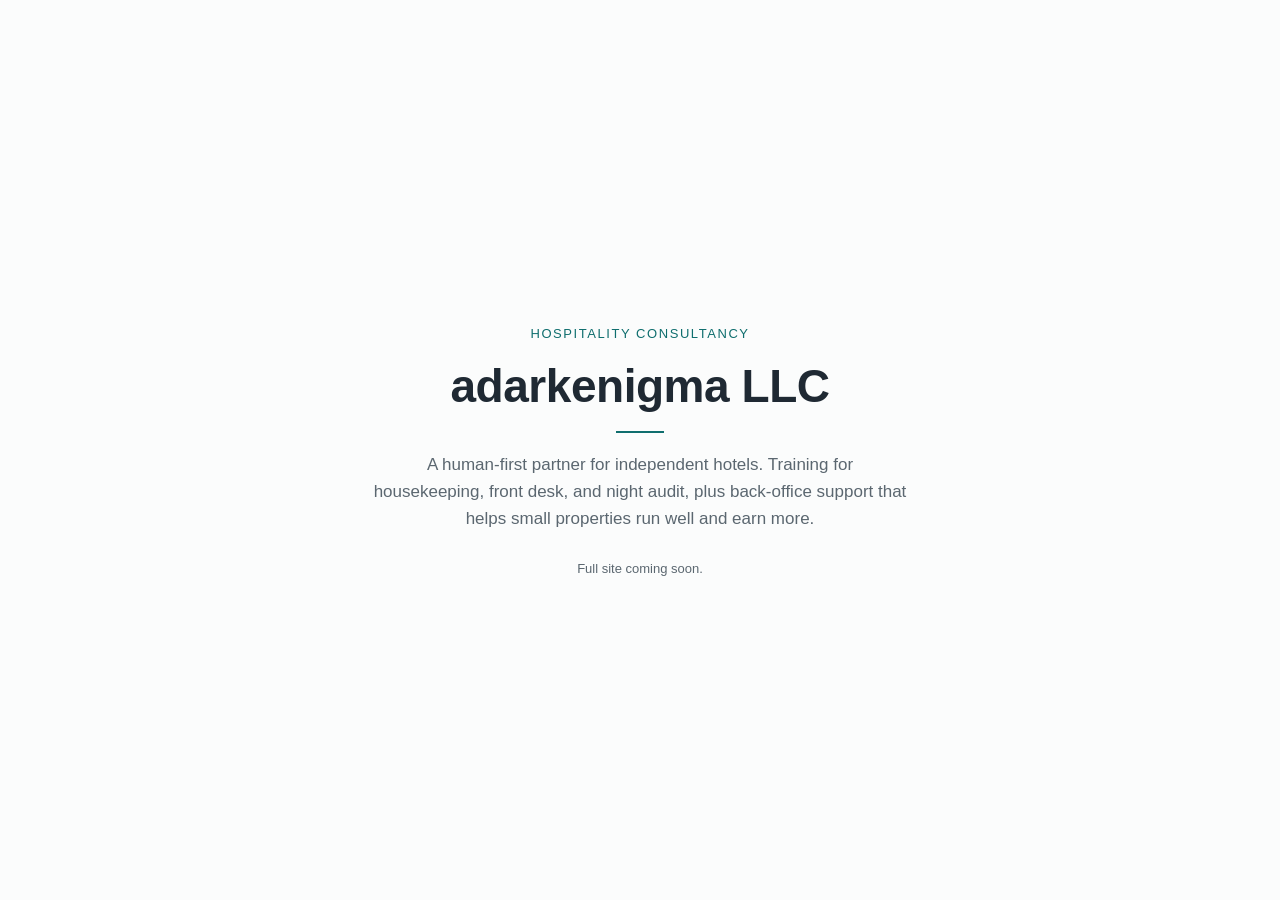
==== index.html @ f50e18f1 "Add files via upload" ====
<!DOCTYPE html>
<html lang="en">
<head>
  <meta charset="UTF-8">
  <meta name="viewport" content="width=device-width, initial-scale=1.0">
  <title>adarkenigma LLC</title>
  <style>
    :root {
      --ink: #1f2933;
      --muted: #5b6770;
      --accent: #0f6e6e;
      --line: #d9e0e2;
    }
    * { box-sizing: border-box; margin: 0; padding: 0; }
    html, body { height: 100%; }
    body {
      font-family: -apple-system, "Segoe UI", Roboto, Helvetica, Arial, sans-serif;
      color: var(--ink);
      background: #fbfcfc;
      display: flex;
      align-items: center;
      justify-content: center;
      padding: 24px;
    }
    main {
      max-width: 540px;
      text-align: center;
    }
    .eyebrow {
      font-size: 13px;
      letter-spacing: 0.12em;
      text-transform: uppercase;
      color: var(--accent);
      margin-bottom: 14px;
    }
    h1 {
      font-size: clamp(30px, 6vw, 46px);
      font-weight: 700;
      letter-spacing: -0.01em;
      margin-bottom: 12px;
    }
    .rule {
      width: 48px;
      height: 2px;
      background: var(--accent);
      margin: 18px auto;
      border: 0;
    }
    p {
      font-size: 17px;
      line-height: 1.6;
      color: var(--muted);
    }
    footer {
      margin-top: 28px;
      font-size: 13px;
      color: var(--muted);
    }
  </style>
</head>
<body>
  <main>
    <p class="eyebrow">Hospitality Consultancy</p>
    <h1>adarkenigma LLC</h1>
    <hr class="rule">
    <p>A human-first partner for independent hotels. Training for housekeeping, front desk, and night audit, plus back-office support that helps small properties run well and earn more.</p>
    <footer>Full site coming soon.</footer>
  </main>
</body>
</html>
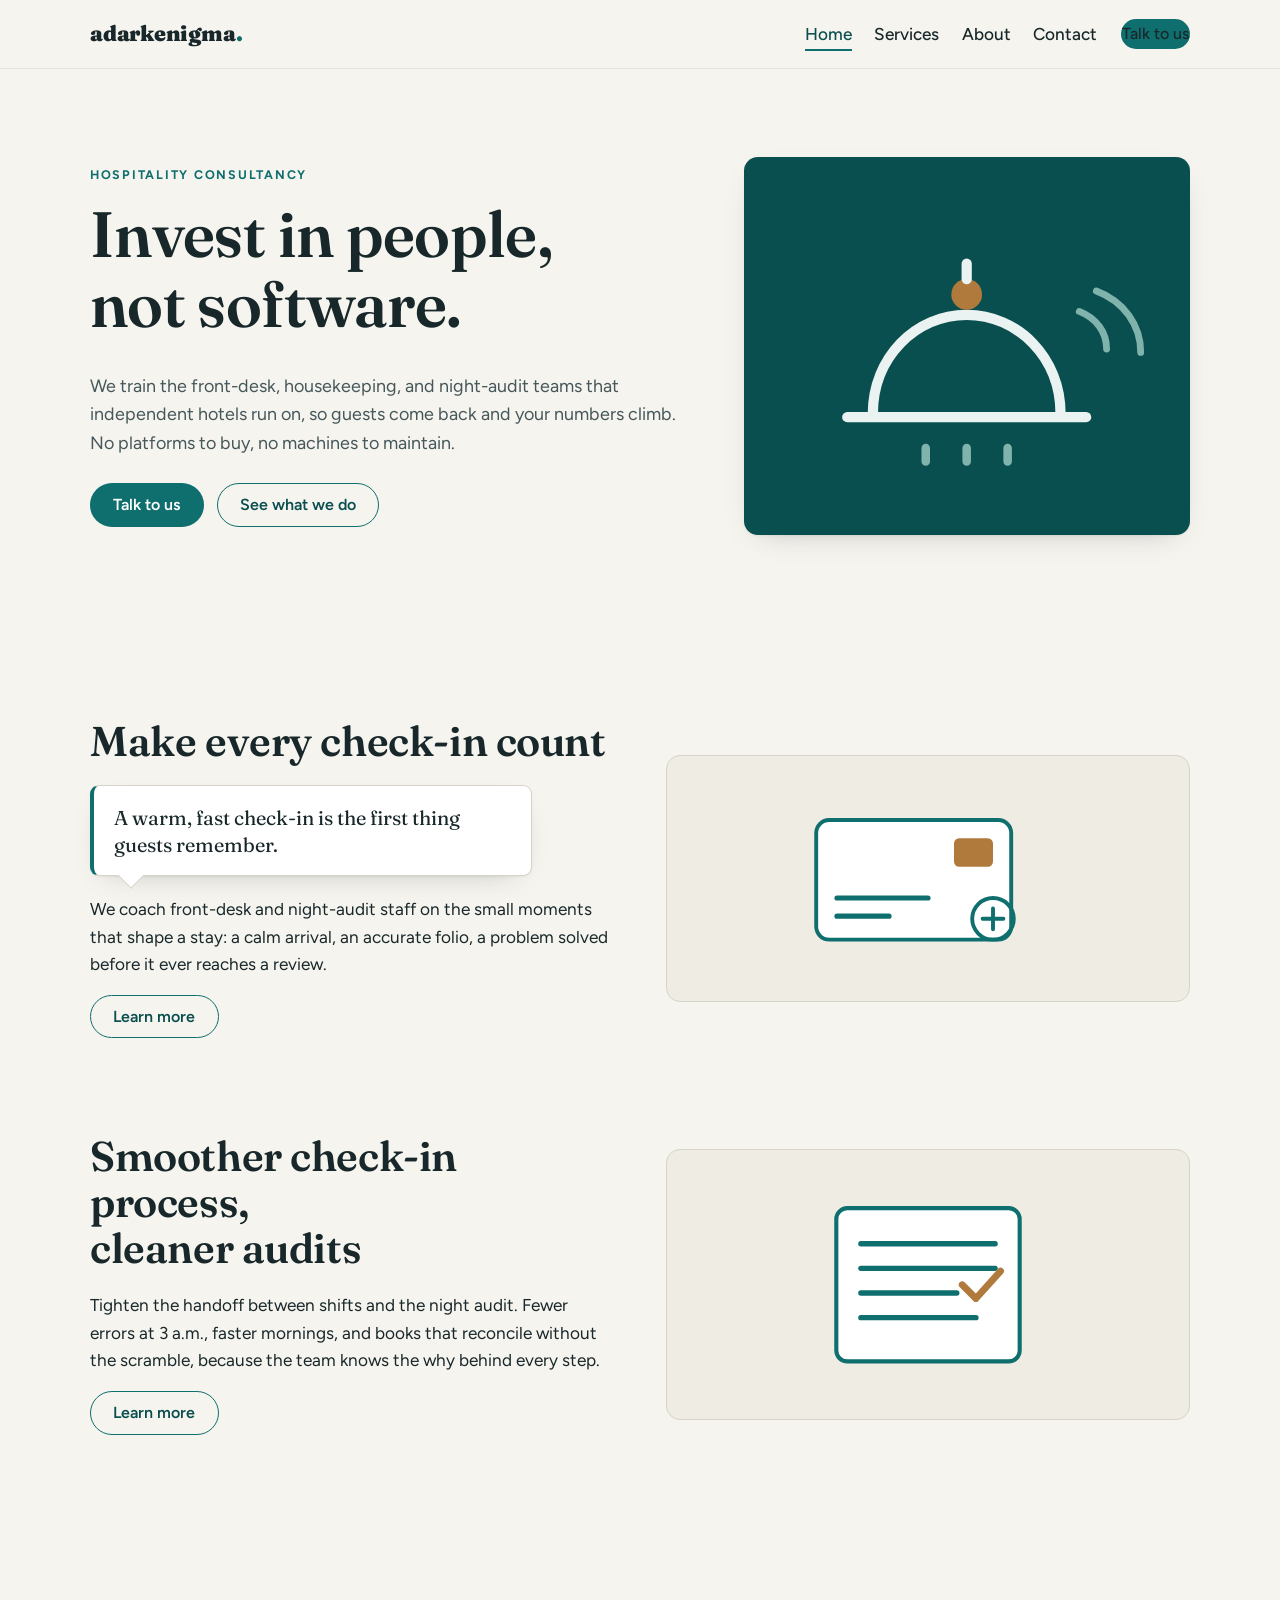
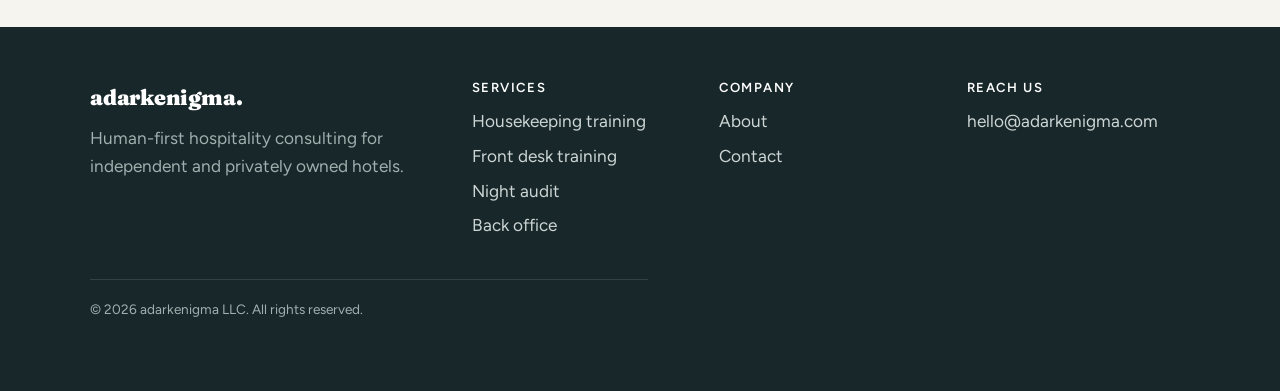
==== commit 53e0207c: "Add files via upload" ====
--- a/index.html
+++ b/index.html
@@ -3,68 +3,143 @@
 <head>
   <meta charset="UTF-8">
   <meta name="viewport" content="width=device-width, initial-scale=1.0">
-  <title>adarkenigma LLC</title>
-  <style>
-    :root {
-      --ink: #1f2933;
-      --muted: #5b6770;
-      --accent: #0f6e6e;
-      --line: #d9e0e2;
-    }
-    * { box-sizing: border-box; margin: 0; padding: 0; }
-    html, body { height: 100%; }
-    body {
-      font-family: -apple-system, "Segoe UI", Roboto, Helvetica, Arial, sans-serif;
-      color: var(--ink);
-      background: #fbfcfc;
-      display: flex;
-      align-items: center;
-      justify-content: center;
-      padding: 24px;
-    }
-    main {
-      max-width: 540px;
-      text-align: center;
-    }
-    .eyebrow {
-      font-size: 13px;
-      letter-spacing: 0.12em;
-      text-transform: uppercase;
-      color: var(--accent);
-      margin-bottom: 14px;
-    }
-    h1 {
-      font-size: clamp(30px, 6vw, 46px);
-      font-weight: 700;
-      letter-spacing: -0.01em;
-      margin-bottom: 12px;
-    }
-    .rule {
-      width: 48px;
-      height: 2px;
-      background: var(--accent);
-      margin: 18px auto;
-      border: 0;
-    }
-    p {
-      font-size: 17px;
-      line-height: 1.6;
-      color: var(--muted);
-    }
-    footer {
-      margin-top: 28px;
-      font-size: 13px;
-      color: var(--muted);
-    }
-  </style>
+  <title>adarkenigma LLC — Human-first hospitality consulting</title>
+  <meta name="description" content="adarkenigma LLC trains the front-desk, housekeeping, and night-audit teams independent hotels run on. People-first consulting, no software to buy.">
+  <link rel="preconnect" href="https://fonts.googleapis.com">
+  <link rel="preconnect" href="https://fonts.gstatic.com" crossorigin>
+  <link href="https://fonts.googleapis.com/css2?family=Fraunces:opsz,wght@9..144,400;9..144,600;9..144,900&family=Figtree:wght@400;500;600;700&display=swap" rel="stylesheet">
+  <link rel="stylesheet" href="styles.css">
 </head>
 <body>
-  <main>
-    <p class="eyebrow">Hospitality Consultancy</p>
-    <h1>adarkenigma LLC</h1>
-    <hr class="rule">
-    <p>A human-first partner for independent hotels. Training for housekeeping, front desk, and night audit, plus back-office support that helps small properties run well and earn more.</p>
-    <footer>Full site coming soon.</footer>
+  <a class="skip-link" href="#main">Skip to content</a>
+
+  <header class="site-header">
+    <div class="container header__inner">
+      <a class="brand" href="index.html">adarkenigma<span class="brand__mark" aria-hidden="true">.</span></a>
+      <button class="nav-toggle" aria-expanded="false" aria-controls="site-nav">
+        <span class="visually-hidden">Menu</span>
+        <svg class="icon-open" viewBox="0 0 24 24" fill="none" stroke="currentColor" stroke-width="2" aria-hidden="true"><line x1="3" y1="6" x2="21" y2="6"/><line x1="3" y1="12" x2="21" y2="12"/><line x1="3" y1="18" x2="21" y2="18"/></svg>
+        <svg class="icon-close" viewBox="0 0 24 24" fill="none" stroke="currentColor" stroke-width="2" aria-hidden="true"><line x1="5" y1="5" x2="19" y2="19"/><line x1="19" y1="5" x2="5" y2="19"/></svg>
+      </button>
+      <nav id="site-nav" class="site-nav" aria-label="Primary">
+        <ul>
+          <li><a href="index.html" aria-current="page">Home</a></li>
+          <li><a href="services.html">Services</a></li>
+          <li><a href="about.html">About</a></li>
+          <li><a href="contact.html">Contact</a></li>
+        </ul>
+        <a class="btn btn--solid nav__cta" href="contact.html">Talk to us</a>
+      </nav>
+    </div>
+  </header>
+
+  <main id="main">
+
+    <!-- 1. HERO -->
+    <section class="hero" aria-labelledby="hero-h">
+      <div class="container hero__grid">
+        <div>
+          <p class="eyebrow">Hospitality consultancy</p>
+          <h1 id="hero-h">Invest in people,<br>not software.</h1>
+          <p class="lead">We train the front-desk, housekeeping, and night-audit teams that independent hotels run on, so guests come back and your numbers climb. No platforms to buy, no machines to maintain.</p>
+          <div class="hero__actions">
+            <a class="btn btn--solid" href="contact.html">Talk to us</a>
+            <a class="btn btn--ghost" href="services.html">See what we do</a>
+          </div>
+        </div>
+        <div class="hero__art">
+          <div class="art-card">
+            <!-- decorative: concierge bell -->
+            <svg viewBox="0 0 220 180" role="img" aria-hidden="true" fill="none">
+              <path d="M40 132h140" stroke="#eaf3f1" stroke-width="6" stroke-linecap="round"/>
+              <path d="M55 130c0-33 25-58 55-58s55 25 55 58" stroke="#eaf3f1" stroke-width="6"/>
+              <circle cx="110" cy="60" r="9" fill="#b07a3c"/>
+              <path d="M110 51V42" stroke="#eaf3f1" stroke-width="6" stroke-linecap="round"/>
+              <path d="M110 150v8M86 150v8M134 150v8" stroke="#7fb3ac" stroke-width="5" stroke-linecap="round"/>
+              <path d="M176 70c10 4 16 12 16 22M186 58c16 6 26 20 26 36" stroke="#7fb3ac" stroke-width="4" stroke-linecap="round"/>
+            </svg>
+          </div>
+        </div>
+      </div>
+    </section>
+
+    <!-- 2. FEATURE: word-bubble hook -->
+    <section class="section" aria-labelledby="f1-h">
+      <div class="container feature__grid feature--reverse">
+        <div class="feature__media">
+          <!-- decorative: key card -->
+          <svg viewBox="0 0 200 130" role="img" aria-hidden="true" fill="none">
+            <rect x="14" y="20" width="150" height="92" rx="10" fill="#fff" stroke="currentColor" stroke-width="3"/>
+            <rect x="120" y="34" width="30" height="22" rx="4" fill="#b07a3c"/>
+            <path d="M30 80h70M30 94h40" stroke="currentColor" stroke-width="4" stroke-linecap="round"/>
+            <circle cx="150" cy="96" r="16" fill="none" stroke="currentColor" stroke-width="3"/>
+            <path d="M150 88v16M142 96h16" stroke="currentColor" stroke-width="3" stroke-linecap="round"/>
+          </svg>
+        </div>
+        <div>
+          <h2 id="f1-h">Make every check-in count</h2>
+          <blockquote class="note-bubble">A warm, fast check-in is the first thing guests remember.</blockquote>
+          <p>We coach front-desk and night-audit staff on the small moments that shape a stay: a calm arrival, an accurate folio, a problem solved before it ever reaches a review.</p>
+          <a class="btn btn--ghost" href="services.html">Learn more</a>
+        </div>
+      </div>
+    </section>
+
+    <!-- 3. FEATURE: audits -->
+    <section class="section" aria-labelledby="f2-h" style="padding-top:0;">
+      <div class="container feature__grid">
+        <div>
+          <h2 id="f2-h">Smoother check-in process,<br>cleaner audits</h2>
+          <p>Tighten the handoff between shifts and the night audit. Fewer errors at 3 a.m., faster mornings, and books that reconcile without the scramble, because the team knows the why behind every step.</p>
+          <a class="btn btn--ghost" href="services.html">Learn more</a>
+        </div>
+        <div class="feature__media">
+          <!-- decorative: night-audit ledger -->
+          <svg viewBox="0 0 190 140" role="img" aria-hidden="true" fill="none">
+            <rect x="28" y="14" width="134" height="112" rx="8" fill="#fff" stroke="currentColor" stroke-width="3"/>
+            <path d="M46 40h98M46 58h98M46 76h70M46 94h84" stroke="currentColor" stroke-width="4" stroke-linecap="round"/>
+            <path d="M120 70l10 10 18-20" stroke="#b07a3c" stroke-width="5" stroke-linecap="round" stroke-linejoin="round"/>
+          </svg>
+        </div>
+      </div>
+    </section>
+
   </main>
+
+  <footer class="site-footer">
+    <div class="container">
+      <div class="footer__grid">
+        <div class="footer__brand">
+          <a class="brand" href="index.html">adarkenigma<span aria-hidden="true">.</span></a>
+          <p style="margin-top:.6rem;color:#9fb0ae;max-width:32ch;">Human-first hospitality consulting for independent and privately owned hotels.</p>
+        </div>
+        <nav aria-label="Services">
+          <h2>Services</h2>
+          <ul>
+            <li><a href="services.html">Housekeeping training</a></li>
+            <li><a href="services.html">Front desk training</a></li>
+            <li><a href="services.html">Night audit</a></li>
+            <li><a href="services.html">Back office</a></li>
+          </ul>
+        </nav>
+        <nav aria-label="Company">
+          <h2>Company</h2>
+          <ul>
+            <li><a href="about.html">About</a></li>
+            <li><a href="contact.html">Contact</a></li>
+          </ul>
+        </nav>
+        <div>
+          <h2>Reach us</h2>
+          <ul>
+            <li><a href="mailto:hello@adarkenigma.com">hello@adarkenigma.com</a></li>
+          </ul>
+        </div>
+      </div>
+      <p class="footer__bottom">© 2026 adarkenigma LLC. All rights reserved.</p>
+    </div>
+  </footer>
+
+  <script src="script.js"></script>
 </body>
 </html>
--- a/styles.css
+++ b/styles.css
@@ -0,0 +1,251 @@
+/* ============================================================
+   adarkenigma LLC — site styles
+   Palette: warm paper + pine teal + muted brass (hospitality, calm)
+   Type: Fraunces (display) + Figtree (body)
+   ============================================================ */
+
+:root {
+  --paper:      #f6f4ef;   /* warm off-white background        */
+  --paper-2:    #efece4;   /* slightly deeper panel             */
+  --ink:        #18272a;   /* near-black text                   */
+  --ink-soft:   #45575a;   /* secondary text                    */
+  --teal:       #0f6e6e;   /* primary accent                    */
+  --teal-deep:  #0a4f4f;   /* dark sections / hovers            */
+  --brass:      #b07a3c;   /* warm secondary accent, sparse     */
+  --line:       #d8d3c8;   /* hairlines on paper                */
+  --line-soft:  #e6e2d8;
+  --white:      #ffffff;
+
+  --maxw: 1100px;
+  --gap: clamp(1rem, 2.5vw, 2rem);
+  --radius: 14px;
+  --radius-sm: 9px;
+  --shadow: 0 1px 2px rgba(24,39,42,.05), 0 10px 30px -18px rgba(24,39,42,.35);
+
+  --display: "Fraunces", Georgia, "Times New Roman", serif;
+  --body: "Figtree", system-ui, -apple-system, "Segoe UI", Roboto, sans-serif;
+}
+
+/* ---------- reset-ish ---------- */
+*, *::before, *::after { box-sizing: border-box; }
+html { -webkit-text-size-adjust: 100%; scroll-behavior: smooth; }
+body {
+  margin: 0;
+  font-family: var(--body);
+  color: var(--ink);
+  background: var(--paper);
+  line-height: 1.6;
+  font-size: clamp(1rem, 0.96rem + 0.2vw, 1.075rem);
+}
+img, svg { max-width: 100%; display: block; }
+a { color: var(--teal-deep); text-underline-offset: 3px; }
+h1, h2, h3 { font-family: var(--display); font-weight: 600; line-height: 1.1; color: var(--ink); margin: 0 0 .5em; }
+h1 { font-size: clamp(2.3rem, 1.6rem + 3.4vw, 4rem); letter-spacing: -0.01em; }
+h2 { font-size: clamp(1.7rem, 1.3rem + 1.8vw, 2.6rem); letter-spacing: -0.01em; }
+h3 { font-size: clamp(1.2rem, 1.05rem + 0.6vw, 1.45rem); }
+p  { margin: 0 0 1rem; max-width: 62ch; }
+
+/* ---------- helpers ---------- */
+.container { width: min(100% - 2.5rem, var(--maxw)); margin-inline: auto; }
+.visually-hidden {
+  position: absolute !important; width: 1px; height: 1px; padding: 0; margin: -1px;
+  overflow: hidden; clip: rect(0 0 0 0); white-space: nowrap; border: 0;
+}
+.eyebrow {
+  font-family: var(--body); font-weight: 700; font-size: .78rem;
+  letter-spacing: .14em; text-transform: uppercase; color: var(--teal);
+  margin: 0 0 .9rem;
+}
+.section { padding-block: clamp(3rem, 2rem + 5vw, 6rem); }
+.lead { font-size: 1.12rem; color: var(--ink-soft); }
+
+/* ---------- skip link ---------- */
+.skip-link {
+  position: absolute; left: .75rem; top: -3rem; z-index: 100;
+  background: var(--ink); color: #fff; padding: .6rem .9rem; border-radius: 8px;
+  text-decoration: none; transition: top .15s ease;
+}
+.skip-link:focus { top: .75rem; }
+
+/* ---------- focus visibility (accessibility) ---------- */
+:focus-visible { outline: 3px solid var(--teal); outline-offset: 2px; border-radius: 4px; }
+
+/* ---------- buttons ---------- */
+.btn {
+  display: inline-flex; align-items: center; gap: .5rem;
+  font-family: var(--body); font-weight: 600; font-size: 1rem;
+  padding: .8rem 1.4rem; border-radius: 999px; text-decoration: none;
+  border: 1.5px solid transparent; cursor: pointer; line-height: 1;
+  transition: background-color .18s ease, color .18s ease, border-color .18s ease, transform .18s ease;
+}
+.btn--solid { background: var(--teal); color: #fff; }
+.btn--solid:hover { background: var(--teal-deep); }
+.btn--ghost { background: transparent; color: var(--teal-deep); border-color: var(--teal); }
+.btn--ghost:hover { background: rgba(15,110,110,.08); }
+.btn--light { background: #fff; color: var(--teal-deep); }
+.btn--light:hover { background: var(--paper-2); }
+
+/* ---------- header / nav ---------- */
+.site-header {
+  position: sticky; top: 0; z-index: 50;
+  background: color-mix(in srgb, var(--paper) 88%, transparent);
+  backdrop-filter: saturate(140%) blur(8px);
+  border-bottom: 1px solid var(--line-soft);
+}
+.header__inner { display: flex; align-items: center; justify-content: space-between; min-height: 68px; gap: 1rem; }
+.brand {
+  font-family: var(--display); font-weight: 900; font-size: 1.35rem;
+  color: var(--ink); text-decoration: none; letter-spacing: -0.01em;
+}
+.brand__mark { color: var(--teal); }
+.site-nav { display: flex; align-items: center; gap: 1.5rem; }
+.site-nav ul { display: flex; align-items: center; gap: 1.4rem; list-style: none; margin: 0; padding: 0; }
+.site-nav a { color: var(--ink); text-decoration: none; font-weight: 500; padding: .35rem 0; position: relative; }
+.site-nav a:hover { color: var(--teal-deep); }
+.site-nav a[aria-current="page"] { color: var(--teal-deep); }
+.site-nav a[aria-current="page"]::after {
+  content: ""; position: absolute; left: 0; right: 0; bottom: -2px; height: 2px; background: var(--teal);
+}
+.nav__cta { padding: .55rem 1.1rem; }
+
+.nav-toggle {
+  display: none; align-items: center; justify-content: center;
+  width: 44px; height: 44px; background: transparent; border: 1.5px solid var(--line);
+  border-radius: 10px; cursor: pointer; color: var(--ink);
+}
+.nav-toggle svg { width: 22px; height: 22px; }
+.nav-toggle .icon-close { display: none; }
+.nav-toggle[aria-expanded="true"] .icon-open { display: none; }
+.nav-toggle[aria-expanded="true"] .icon-close { display: block; }
+
+/* ---------- hero ---------- */
+.hero { padding-block: clamp(2.5rem, 1.5rem + 5vw, 5.5rem); }
+.hero__grid { display: grid; grid-template-columns: 1.15fr .85fr; gap: clamp(1.5rem, 4vw, 3.5rem); align-items: center; }
+.hero p.lead { margin-bottom: 1.6rem; }
+.hero__actions { display: flex; flex-wrap: wrap; gap: .8rem; align-items: center; }
+.hero__art { display: grid; place-items: center; }
+.art-card {
+  background: var(--teal-deep); border-radius: var(--radius);
+  padding: clamp(1.2rem, 3vw, 2.2rem); width: 100%; box-shadow: var(--shadow);
+  color: #eaf3f1;
+}
+.art-card svg { width: 100%; height: auto; }
+
+/* ---------- alternating feature blocks ---------- */
+.feature__grid { display: grid; grid-template-columns: 1fr 1fr; gap: clamp(1.5rem, 4vw, 3.5rem); align-items: center; }
+.feature--reverse .feature__media { order: 2; }
+.feature__media {
+  background: var(--paper-2); border: 1px solid var(--line);
+  border-radius: var(--radius); padding: clamp(1.4rem, 3vw, 2.4rem);
+  display: grid; place-items: center; min-height: 220px;
+}
+.feature__media svg { width: min(260px, 80%); height: auto; color: var(--teal); }
+
+/* the word-bubble signature element */
+.note-bubble {
+  position: relative; background: var(--white); border: 1px solid var(--line);
+  border-left: 4px solid var(--teal); border-radius: var(--radius-sm);
+  padding: 1.1rem 1.25rem; margin: 0 0 1.25rem; box-shadow: var(--shadow);
+  font-family: var(--display); font-size: 1.25rem; line-height: 1.35; color: var(--ink);
+  max-width: 34ch;
+}
+.note-bubble::after {
+  content: ""; position: absolute; left: 28px; bottom: -10px;
+  width: 18px; height: 18px; background: var(--white);
+  border-right: 1px solid var(--line); border-bottom: 1px solid var(--line);
+  transform: rotate(45deg);
+}
+
+/* ---------- stats ---------- */
+.stats { display: grid; grid-template-columns: repeat(4, 1fr); gap: 1rem; margin-top: 1.5rem; }
+.stat {
+  background: var(--white); border: 1px solid var(--line); border-radius: var(--radius-sm);
+  padding: 1.25rem 1.1rem;
+}
+.stat__num { font-family: var(--display); font-weight: 900; font-size: 2.1rem; color: var(--teal-deep); line-height: 1; }
+.stat__label { display: block; margin-top: .5rem; color: var(--ink-soft); font-size: .95rem; }
+
+/* ---------- chart ---------- */
+.chart-panel {
+  background: var(--paper-2); border: 1px solid var(--line); border-radius: var(--radius);
+  padding: clamp(1.2rem, 3vw, 2rem); margin-top: 1.5rem;
+}
+.chart { display: flex; align-items: flex-end; gap: clamp(.6rem, 2vw, 1.4rem); height: 200px; margin-top: 1rem; }
+.chart__col { flex: 1; display: flex; flex-direction: column; align-items: center; gap: .5rem; height: 100%; justify-content: flex-end; }
+.chart__bar { width: 100%; max-width: 56px; background: var(--teal); border-radius: 6px 6px 0 0; }
+.chart__bar--accent { background: var(--brass); }
+.chart__tick { font-size: .8rem; color: var(--ink-soft); }
+.note-small { font-size: .85rem; color: var(--ink-soft); margin-top: .9rem; }
+
+/* ---------- service bands ---------- */
+.service { border-top: 1px solid var(--line); padding-block: clamp(1.6rem, 1rem + 2vw, 2.4rem); }
+.service__grid { display: grid; grid-template-columns: 1.3fr 1fr; gap: clamp(1.2rem, 3vw, 2.5rem); align-items: start; }
+.service h3 { color: var(--teal-deep); }
+.service ul { margin: 0; padding-left: 1.1rem; color: var(--ink-soft); }
+.service ul li { margin-bottom: .4rem; }
+
+/* ---------- banded CTA ---------- */
+.cta-band { background: var(--teal-deep); color: #eaf3f1; border-radius: var(--radius); padding: clamp(1.6rem, 3vw, 2.6rem); }
+.cta-band__inner { display: flex; flex-wrap: wrap; align-items: center; justify-content: space-between; gap: 1.2rem; }
+.cta-band h2 { color: #fff; margin: 0; }
+
+/* ---------- contact ---------- */
+.contact__grid { display: grid; grid-template-columns: 1.4fr 1fr; gap: clamp(1.5rem, 4vw, 3rem); align-items: start; }
+.field { margin-bottom: 1.1rem; }
+.field label { display: block; font-weight: 600; margin-bottom: .35rem; }
+.field .hint { font-size: .85rem; color: var(--ink-soft); margin: .3rem 0 0; }
+.field input, .field textarea {
+  width: 100%; font: inherit; color: var(--ink); background: var(--white);
+  border: 1.5px solid var(--line); border-radius: var(--radius-sm); padding: .7rem .85rem;
+}
+.field input:focus, .field textarea:focus { border-color: var(--teal); outline: none; box-shadow: 0 0 0 3px rgba(15,110,110,.18); }
+.req { color: var(--brass); }
+.reach { background: var(--white); border: 1px solid var(--line); border-radius: var(--radius); padding: 1.4rem; }
+.reach dt { font-weight: 700; margin-top: .8rem; }
+.reach dd { margin: 0; color: var(--ink-soft); }
+
+/* ---------- footer ---------- */
+.site-footer { background: var(--ink); color: #cdd6d5; margin-top: clamp(3rem, 2rem + 5vw, 6rem); }
+.site-footer .container { padding-block: clamp(2.2rem, 1.5rem + 3vw, 3.4rem); }
+.footer__grid { display: grid; grid-template-columns: 1.6fr 1fr 1fr 1fr; gap: 1.5rem; }
+.footer__brand .brand { color: #fff; }
+.site-footer h2 { color: #fff; font-family: var(--body); font-size: .82rem; letter-spacing: .12em; text-transform: uppercase; margin-bottom: .8rem; }
+.site-footer ul { list-style: none; margin: 0; padding: 0; }
+.site-footer li { margin-bottom: .45rem; }
+.site-footer a { color: #cdd6d5; text-decoration: none; }
+.site-footer a:hover { color: #fff; text-decoration: underline; }
+.footer__bottom { border-top: 1px solid rgba(255,255,255,.12); margin-top: 2rem; padding-top: 1.2rem; font-size: .85rem; color: #9fb0ae; }
+
+/* ============================================================
+   Responsive — mobile first collapse
+   ============================================================ */
+@media (max-width: 860px) {
+  .nav-toggle { display: inline-flex; }
+  .site-nav {
+    position: fixed; inset: 68px 0 auto 0; flex-direction: column; align-items: stretch;
+    gap: 0; background: var(--paper); border-bottom: 1px solid var(--line);
+    padding: .5rem 1.25rem 1.25rem; box-shadow: var(--shadow);
+    transform: translateY(-130%); transition: transform .25s ease; visibility: hidden;
+  }
+  .site-nav.is-open { transform: translateY(0); visibility: visible; }
+  .site-nav ul { flex-direction: column; align-items: stretch; gap: 0; }
+  .site-nav li { border-bottom: 1px solid var(--line-soft); }
+  .site-nav a { display: block; padding: .85rem .25rem; }
+  .site-nav a[aria-current="page"]::after { display: none; }
+  .nav__cta { margin-top: .9rem; justify-content: center; }
+
+  .hero__grid, .feature__grid, .service__grid, .contact__grid, .footer__grid { grid-template-columns: 1fr; }
+  .feature--reverse .feature__media { order: 0; }
+  .hero__art { order: -1; }
+  .stats { grid-template-columns: repeat(2, 1fr); }
+  .footer__grid { grid-template-columns: 1fr 1fr; }
+}
+@media (max-width: 480px) {
+  .stats { grid-template-columns: 1fr; }
+  .footer__grid { grid-template-columns: 1fr; }
+}
+
+/* ---------- motion preference ---------- */
+@media (prefers-reduced-motion: reduce) {
+  * { animation: none !important; transition: none !important; scroll-behavior: auto !important; }
+}
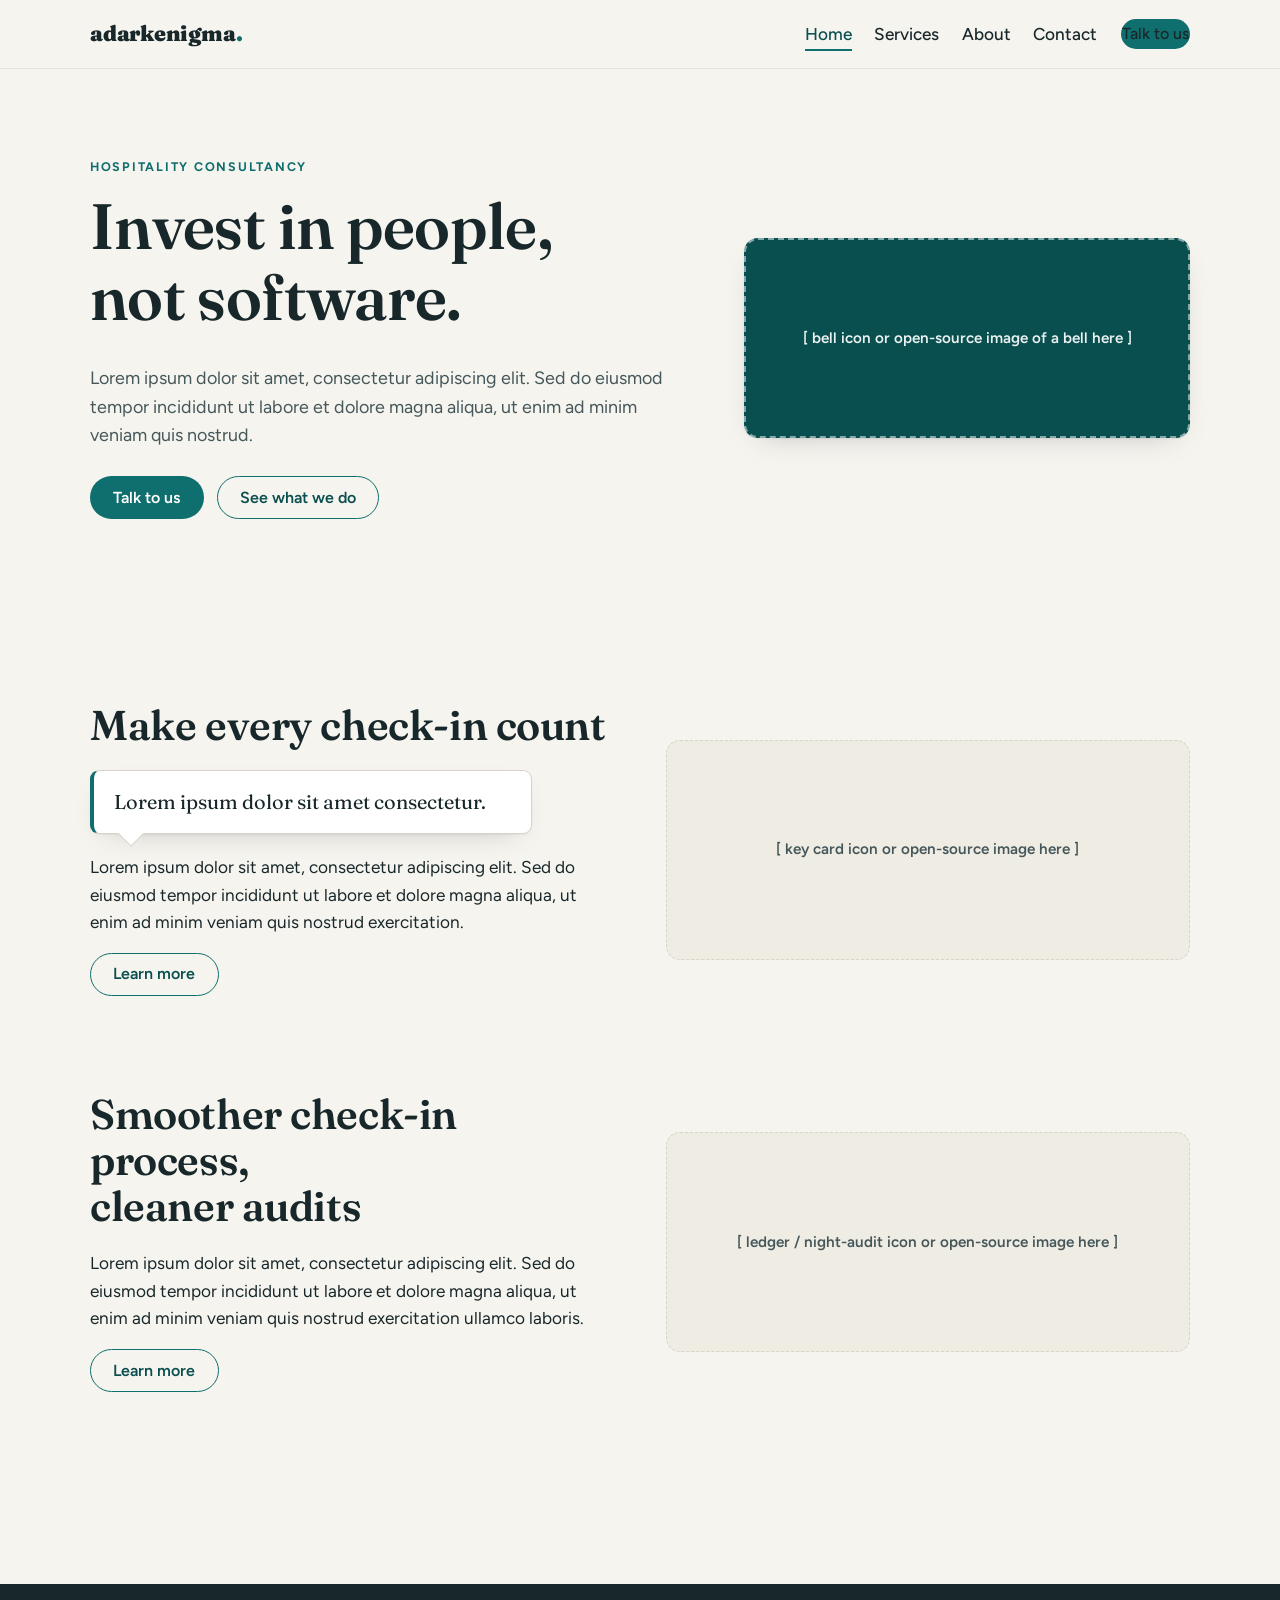
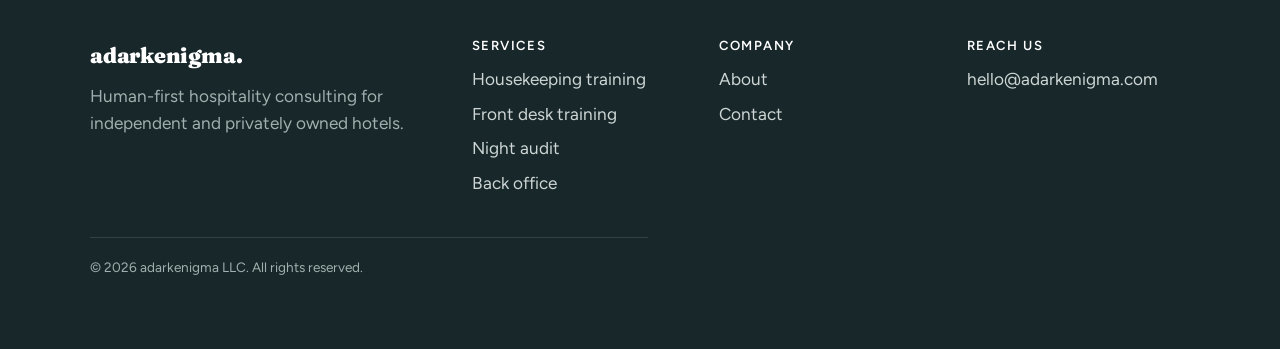
==== commit 17c80860: "Add full site" ====
--- a/index.html
+++ b/index.html
@@ -41,23 +41,15 @@
         <div>
           <p class="eyebrow">Hospitality consultancy</p>
           <h1 id="hero-h">Invest in people,<br>not software.</h1>
-          <p class="lead">We train the front-desk, housekeeping, and night-audit teams that independent hotels run on, so guests come back and your numbers climb. No platforms to buy, no machines to maintain.</p>
+          <p class="lead">Lorem ipsum dolor sit amet, consectetur adipiscing elit. Sed do eiusmod tempor incididunt ut labore et dolore magna aliqua, ut enim ad minim veniam quis nostrud.</p>
           <div class="hero__actions">
             <a class="btn btn--solid" href="contact.html">Talk to us</a>
             <a class="btn btn--ghost" href="services.html">See what we do</a>
           </div>
         </div>
         <div class="hero__art">
-          <div class="art-card">
-            <!-- decorative: concierge bell -->
-            <svg viewBox="0 0 220 180" role="img" aria-hidden="true" fill="none">
-              <path d="M40 132h140" stroke="#eaf3f1" stroke-width="6" stroke-linecap="round"/>
-              <path d="M55 130c0-33 25-58 55-58s55 25 55 58" stroke="#eaf3f1" stroke-width="6"/>
-              <circle cx="110" cy="60" r="9" fill="#b07a3c"/>
-              <path d="M110 51V42" stroke="#eaf3f1" stroke-width="6" stroke-linecap="round"/>
-              <path d="M110 150v8M86 150v8M134 150v8" stroke="#7fb3ac" stroke-width="5" stroke-linecap="round"/>
-              <path d="M176 70c10 4 16 12 16 22M186 58c16 6 26 20 26 36" stroke="#7fb3ac" stroke-width="4" stroke-linecap="round"/>
-            </svg>
+          <div class="art-card art-card--placeholder">
+            <p class="img-placeholder-text">[ bell icon or open-source image of a bell here ]</p>
           </div>
         </div>
       </div>
@@ -66,20 +58,13 @@
     <!-- 2. FEATURE: word-bubble hook -->
     <section class="section" aria-labelledby="f1-h">
       <div class="container feature__grid feature--reverse">
-        <div class="feature__media">
-          <!-- decorative: key card -->
-          <svg viewBox="0 0 200 130" role="img" aria-hidden="true" fill="none">
-            <rect x="14" y="20" width="150" height="92" rx="10" fill="#fff" stroke="currentColor" stroke-width="3"/>
-            <rect x="120" y="34" width="30" height="22" rx="4" fill="#b07a3c"/>
-            <path d="M30 80h70M30 94h40" stroke="currentColor" stroke-width="4" stroke-linecap="round"/>
-            <circle cx="150" cy="96" r="16" fill="none" stroke="currentColor" stroke-width="3"/>
-            <path d="M150 88v16M142 96h16" stroke="currentColor" stroke-width="3" stroke-linecap="round"/>
-          </svg>
+        <div class="feature__media feature__media--placeholder">
+          <p class="img-placeholder-text">[ key card icon or open-source image here ]</p>
         </div>
         <div>
           <h2 id="f1-h">Make every check-in count</h2>
-          <blockquote class="note-bubble">A warm, fast check-in is the first thing guests remember.</blockquote>
-          <p>We coach front-desk and night-audit staff on the small moments that shape a stay: a calm arrival, an accurate folio, a problem solved before it ever reaches a review.</p>
+          <blockquote class="note-bubble">Lorem ipsum dolor sit amet consectetur.</blockquote>
+          <p>Lorem ipsum dolor sit amet, consectetur adipiscing elit. Sed do eiusmod tempor incididunt ut labore et dolore magna aliqua, ut enim ad minim veniam quis nostrud exercitation.</p>
           <a class="btn btn--ghost" href="services.html">Learn more</a>
         </div>
       </div>
@@ -90,16 +75,11 @@
       <div class="container feature__grid">
         <div>
           <h2 id="f2-h">Smoother check-in process,<br>cleaner audits</h2>
-          <p>Tighten the handoff between shifts and the night audit. Fewer errors at 3 a.m., faster mornings, and books that reconcile without the scramble, because the team knows the why behind every step.</p>
+          <p>Lorem ipsum dolor sit amet, consectetur adipiscing elit. Sed do eiusmod tempor incididunt ut labore et dolore magna aliqua, ut enim ad minim veniam quis nostrud exercitation ullamco laboris.</p>
           <a class="btn btn--ghost" href="services.html">Learn more</a>
         </div>
-        <div class="feature__media">
-          <!-- decorative: night-audit ledger -->
-          <svg viewBox="0 0 190 140" role="img" aria-hidden="true" fill="none">
-            <rect x="28" y="14" width="134" height="112" rx="8" fill="#fff" stroke="currentColor" stroke-width="3"/>
-            <path d="M46 40h98M46 58h98M46 76h70M46 94h84" stroke="currentColor" stroke-width="4" stroke-linecap="round"/>
-            <path d="M120 70l10 10 18-20" stroke="#b07a3c" stroke-width="5" stroke-linecap="round" stroke-linejoin="round"/>
-          </svg>
+        <div class="feature__media feature__media--placeholder">
+          <p class="img-placeholder-text">[ ledger / night-audit icon or open-source image here ]</p>
         </div>
       </div>
     </section>
--- a/styles.css
+++ b/styles.css
@@ -140,6 +140,15 @@
   display: grid; place-items: center; min-height: 220px;
 }
 .feature__media svg { width: min(260px, 80%); height: auto; color: var(--teal); }
+
+/* image placeholder frames (temporary, weeks 3–4) */
+.img-placeholder-text {
+  font-family: var(--body); font-weight: 600; color: var(--ink-soft);
+  text-align: center; margin: 0; font-size: .95rem; line-height: 1.4;
+}
+.art-card--placeholder { display: grid; place-items: center; min-height: 200px; border: 2px dashed rgba(234,243,241,.55); }
+.art-card--placeholder .img-placeholder-text { color: #eaf3f1; }
+.feature__media--placeholder { border-style: dashed; }
 
 /* the word-bubble signature element */
 .note-bubble {
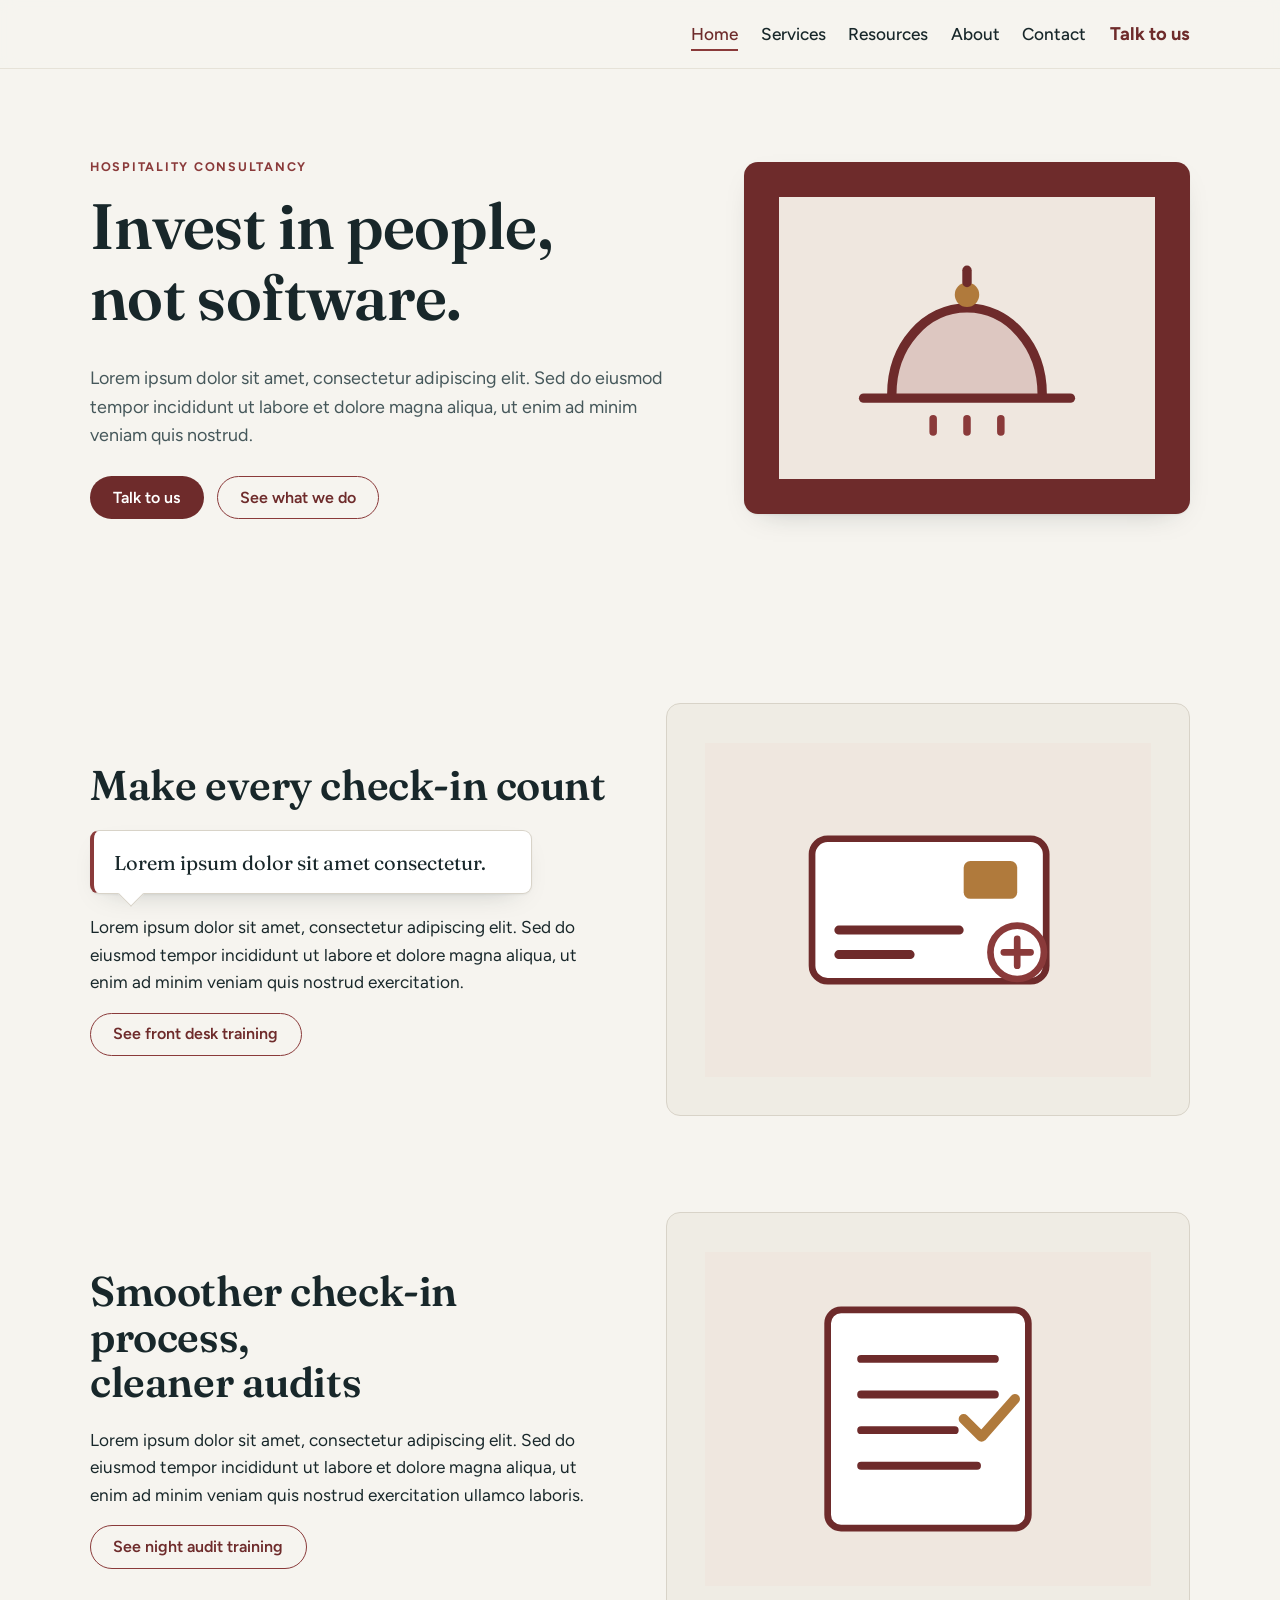
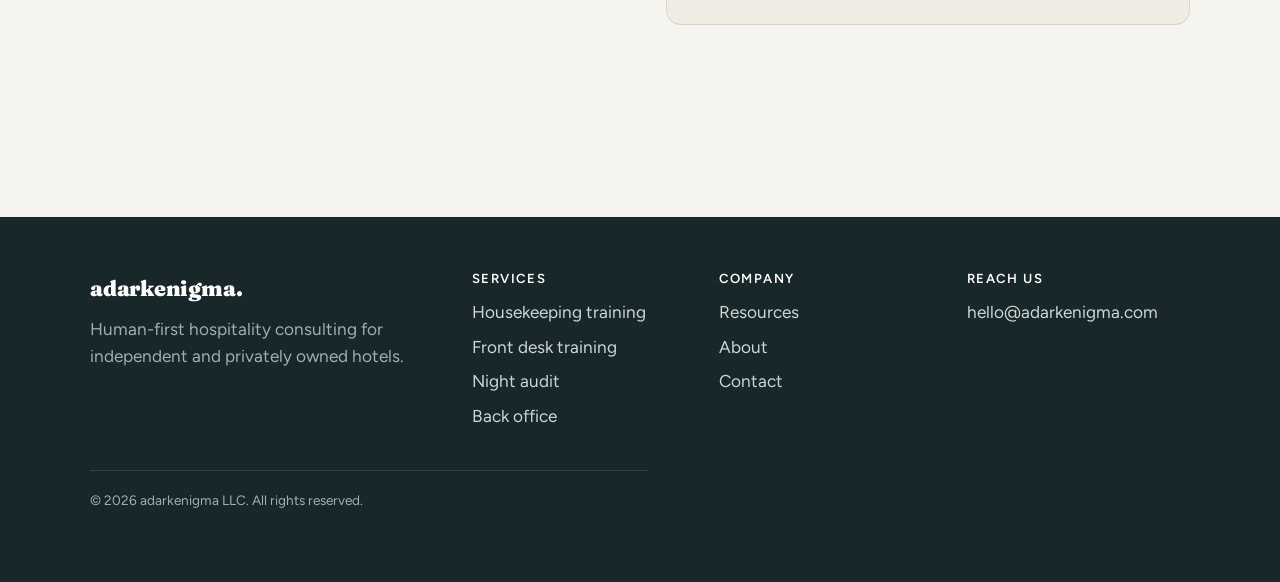
==== commit 1d496d49: "before M5 submission." ====
--- a/index.html
+++ b/index.html
@@ -15,7 +15,7 @@
 
   <header class="site-header">
     <div class="container header__inner">
-      <a class="brand" href="index.html">adarkenigma<span class="brand__mark" aria-hidden="true">.</span></a>
+      <a class="brand" href="index.html"><img class="brand__logo" src="adarkenigma-logo.svg" alt="adarkenigma LLC home"></a>
       <button class="nav-toggle" aria-expanded="false" aria-controls="site-nav">
         <span class="visually-hidden">Menu</span>
         <svg class="icon-open" viewBox="0 0 24 24" fill="none" stroke="currentColor" stroke-width="2" aria-hidden="true"><line x1="3" y1="6" x2="21" y2="6"/><line x1="3" y1="12" x2="21" y2="12"/><line x1="3" y1="18" x2="21" y2="18"/></svg>
@@ -25,6 +25,7 @@
         <ul>
           <li><a href="index.html" aria-current="page">Home</a></li>
           <li><a href="services.html">Services</a></li>
+          <li><a href="resources.html">Resources</a></li>
           <li><a href="about.html">About</a></li>
           <li><a href="contact.html">Contact</a></li>
         </ul>
@@ -48,8 +49,8 @@
           </div>
         </div>
         <div class="hero__art">
-          <div class="art-card art-card--placeholder">
-            <p class="img-placeholder-text">[ bell icon or open-source image of a bell here ]</p>
+          <div class="art-card art-card--image">
+            <img src="hospitality-concierge-bell.svg" alt="Illustration of a hotel concierge bell">
           </div>
         </div>
       </div>
@@ -58,14 +59,14 @@
     <!-- 2. FEATURE: word-bubble hook -->
     <section class="section" aria-labelledby="f1-h">
       <div class="container feature__grid feature--reverse">
-        <div class="feature__media feature__media--placeholder">
-          <p class="img-placeholder-text">[ key card icon or open-source image here ]</p>
+        <div class="feature__media">
+          <img src="hotel-front-desk-keycard.svg" alt="Illustration of a hotel key card at the front desk">
         </div>
         <div>
           <h2 id="f1-h">Make every check-in count</h2>
           <blockquote class="note-bubble">Lorem ipsum dolor sit amet consectetur.</blockquote>
           <p>Lorem ipsum dolor sit amet, consectetur adipiscing elit. Sed do eiusmod tempor incididunt ut labore et dolore magna aliqua, ut enim ad minim veniam quis nostrud exercitation.</p>
-          <a class="btn btn--ghost" href="services.html">Learn more</a>
+          <a class="btn btn--ghost" href="services.html">See front desk training</a>
         </div>
       </div>
     </section>
@@ -76,10 +77,10 @@
         <div>
           <h2 id="f2-h">Smoother check-in process,<br>cleaner audits</h2>
           <p>Lorem ipsum dolor sit amet, consectetur adipiscing elit. Sed do eiusmod tempor incididunt ut labore et dolore magna aliqua, ut enim ad minim veniam quis nostrud exercitation ullamco laboris.</p>
-          <a class="btn btn--ghost" href="services.html">Learn more</a>
+          <a class="btn btn--ghost" href="services.html">See night audit training</a>
         </div>
-        <div class="feature__media feature__media--placeholder">
-          <p class="img-placeholder-text">[ ledger / night-audit icon or open-source image here ]</p>
+        <div class="feature__media">
+          <img src="night-audit-ledger.svg" alt="Illustration of a night-audit ledger with a completed checkmark">
         </div>
       </div>
     </section>
@@ -105,6 +106,7 @@
         <nav aria-label="Company">
           <h2>Company</h2>
           <ul>
+            <li><a href="resources.html">Resources</a></li>
             <li><a href="about.html">About</a></li>
             <li><a href="contact.html">Contact</a></li>
           </ul>
--- a/styles.css
+++ b/styles.css
@@ -9,9 +9,10 @@
   --paper-2:    #efece4;   /* slightly deeper panel             */
   --ink:        #18272a;   /* near-black text                   */
   --ink-soft:   #45575a;   /* secondary text                    */
-  --teal:       #0f6e6e;   /* primary accent                    */
-  --teal-deep:  #0a4f4f;   /* dark sections / hovers            */
+  --teal:       #8a3a3a;   /* primary accent (oxblood)          */
+  --teal-deep:  #6e2b2b;   /* dark sections / hovers (burgundy) */
   --brass:      #b07a3c;   /* warm secondary accent, sparse     */
+  --brass-text: #8a5a20;   /* darker brass for small text (AA)  */
   --line:       #d8d3c8;   /* hairlines on paper                */
   --line-soft:  #e6e2d8;
   --white:      #ffffff;
@@ -78,8 +79,8 @@
   border: 1.5px solid transparent; cursor: pointer; line-height: 1;
   transition: background-color .18s ease, color .18s ease, border-color .18s ease, transform .18s ease;
 }
-.btn--solid { background: var(--teal); color: #fff; }
-.btn--solid:hover { background: var(--teal-deep); }
+.btn--solid { background: var(--teal-deep); color: #fff; }
+.btn--solid:hover { background: #561f1f; }
 .btn--ghost { background: transparent; color: var(--teal-deep); border-color: var(--teal); }
 .btn--ghost:hover { background: rgba(15,110,110,.08); }
 .btn--light { background: #fff; color: var(--teal-deep); }
@@ -88,7 +89,7 @@
 /* ---------- header / nav ---------- */
 .site-header {
   position: sticky; top: 0; z-index: 50;
-  background: color-mix(in srgb, var(--paper) 88%, transparent);
+  background: rgba(246, 244, 239, 0.9);
   backdrop-filter: saturate(140%) blur(8px);
   border-bottom: 1px solid var(--line-soft);
 }
@@ -106,7 +107,21 @@
 .site-nav a[aria-current="page"]::after {
   content: ""; position: absolute; left: 0; right: 0; bottom: -2px; height: 2px; background: var(--teal);
 }
-.nav__cta { padding: .55rem 1.1rem; }
+/* nav "Talk to us": accent text link, no pill, slightly larger so it stands out */
+.site-nav .nav__cta {
+  background: transparent;
+  border: none;
+  border-radius: 0;
+  padding: .35rem 0;
+  color: var(--teal-deep);
+  font-size: 1.15rem;
+  font-weight: 700;
+}
+.site-nav .nav__cta:hover {
+  background: transparent;
+  color: var(--teal-deep);
+  text-decoration: underline;
+}
 
 .nav-toggle {
   display: none; align-items: center; justify-content: center;
@@ -208,7 +223,7 @@
   border: 1.5px solid var(--line); border-radius: var(--radius-sm); padding: .7rem .85rem;
 }
 .field input:focus, .field textarea:focus { border-color: var(--teal); outline: none; box-shadow: 0 0 0 3px rgba(15,110,110,.18); }
-.req { color: var(--brass); }
+.req { color: var(--brass-text); }
 .reach { background: var(--white); border: 1px solid var(--line); border-radius: var(--radius); padding: 1.4rem; }
 .reach dt { font-weight: 700; margin-top: .8rem; }
 .reach dd { margin: 0; color: var(--ink-soft); }
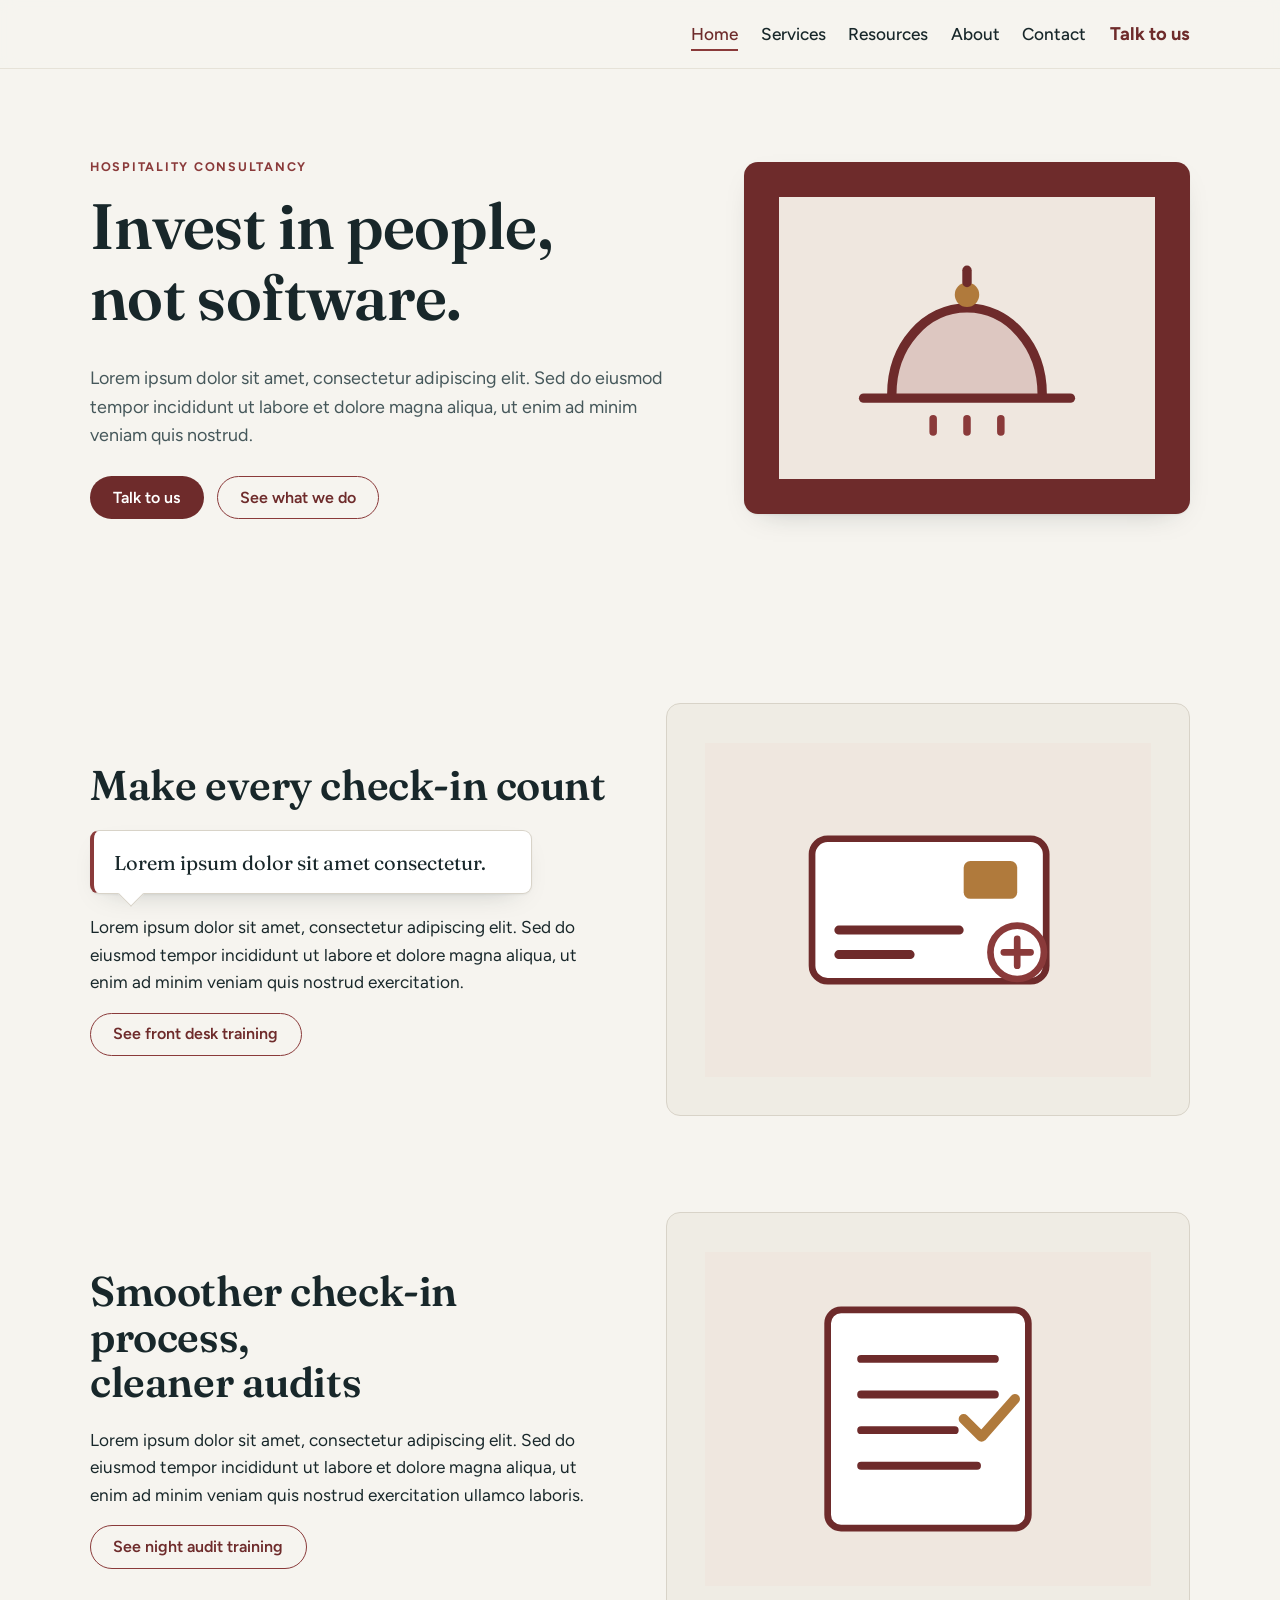
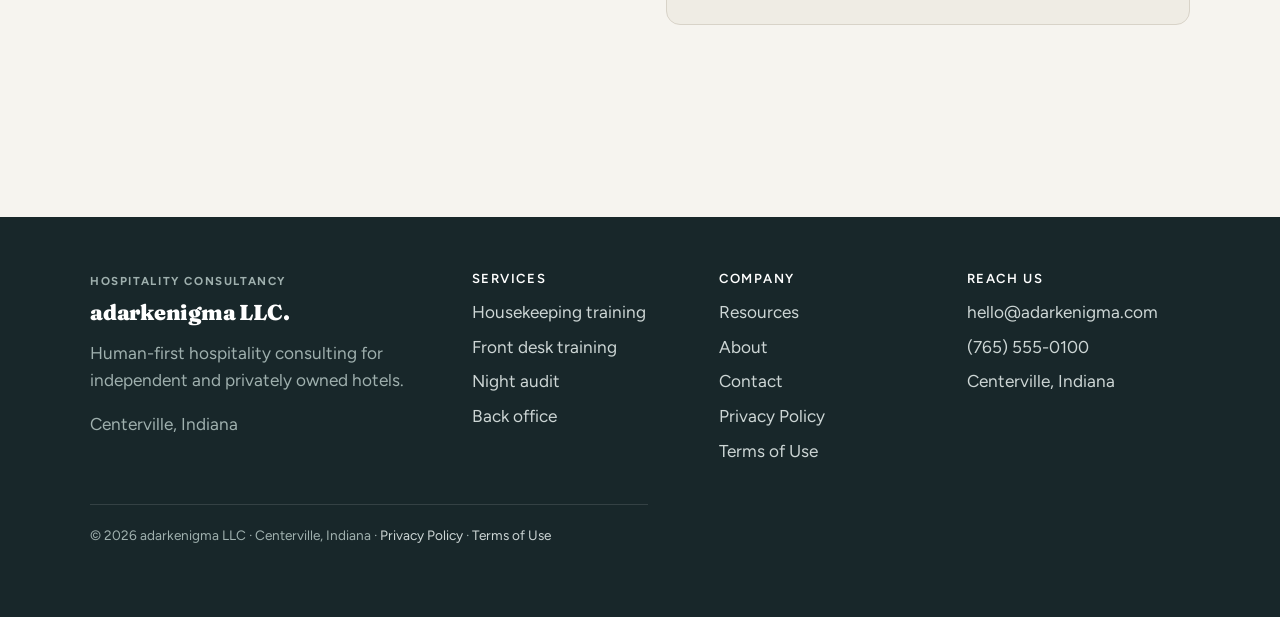
==== commit f8cc3063: "M5 Changes V2" ====
--- a/index.html
+++ b/index.html
@@ -66,7 +66,7 @@
           <h2 id="f1-h">Make every check-in count</h2>
           <blockquote class="note-bubble">Lorem ipsum dolor sit amet consectetur.</blockquote>
           <p>Lorem ipsum dolor sit amet, consectetur adipiscing elit. Sed do eiusmod tempor incididunt ut labore et dolore magna aliqua, ut enim ad minim veniam quis nostrud exercitation.</p>
-          <a class="btn btn--ghost" href="services.html">See front desk training</a>
+          <a class="btn btn--ghost" href="services.html#front-desk">See front desk training</a>
         </div>
       </div>
     </section>
@@ -77,7 +77,7 @@
         <div>
           <h2 id="f2-h">Smoother check-in process,<br>cleaner audits</h2>
           <p>Lorem ipsum dolor sit amet, consectetur adipiscing elit. Sed do eiusmod tempor incididunt ut labore et dolore magna aliqua, ut enim ad minim veniam quis nostrud exercitation ullamco laboris.</p>
-          <a class="btn btn--ghost" href="services.html">See night audit training</a>
+          <a class="btn btn--ghost" href="services.html#night-audit">See night audit training</a>
         </div>
         <div class="feature__media">
           <img src="night-audit-ledger.svg" alt="Illustration of a night-audit ledger with a completed checkmark">
@@ -91,8 +91,10 @@
     <div class="container">
       <div class="footer__grid">
         <div class="footer__brand">
-          <a class="brand" href="index.html">adarkenigma<span aria-hidden="true">.</span></a>
+          <p class="footer__kicker">Hospitality consultancy</p>
+          <a class="brand" href="index.html">adarkenigma LLC<span aria-hidden="true">.</span></a>
           <p style="margin-top:.6rem;color:#9fb0ae;max-width:32ch;">Human-first hospitality consulting for independent and privately owned hotels.</p>
+          <p style="margin-top:.4rem;color:#9fb0ae;">Centerville, Indiana</p>
         </div>
         <nav aria-label="Services">
           <h2>Services</h2>
@@ -109,16 +111,20 @@
             <li><a href="resources.html">Resources</a></li>
             <li><a href="about.html">About</a></li>
             <li><a href="contact.html">Contact</a></li>
+            <li><a href="privacy.html">Privacy Policy</a></li>
+            <li><a href="terms.html">Terms of Use</a></li>
           </ul>
         </nav>
         <div>
           <h2>Reach us</h2>
           <ul>
             <li><a href="mailto:hello@adarkenigma.com">hello@adarkenigma.com</a></li>
+            <li>(765) 555-0100</li>
+            <li>Centerville, Indiana</li>
           </ul>
         </div>
       </div>
-      <p class="footer__bottom">© 2026 adarkenigma LLC. All rights reserved.</p>
+      <p class="footer__bottom">© 2026 adarkenigma LLC · Centerville, Indiana · <a href="privacy.html">Privacy Policy</a> · <a href="terms.html">Terms of Use</a></p>
     </div>
   </footer>
 
--- a/styles.css
+++ b/styles.css
@@ -201,8 +201,27 @@
 .chart__tick { font-size: .8rem; color: var(--ink-soft); }
 .note-small { font-size: .85rem; color: var(--ink-soft); margin-top: .9rem; }
 
+/* ---------- data table ---------- */
+.table-wrap {
+  overflow-x: auto; margin-top: 1rem;
+  background: var(--white); border: 1px solid var(--line); border-radius: var(--radius-sm);
+}
+.data-table { width: 100%; border-collapse: collapse; font-size: .98rem; }
+.data-table th, .data-table td {
+  text-align: left; vertical-align: top;
+  padding: .8rem 1rem; border-bottom: 1px solid var(--line-soft);
+}
+.data-table thead th {
+  font-family: var(--body); font-weight: 700; font-size: .78rem;
+  letter-spacing: .1em; text-transform: uppercase; color: var(--ink-soft);
+  border-bottom: 2px solid var(--line); background: var(--paper-2);
+}
+.data-table tbody th { font-weight: 600; color: var(--ink); }
+.data-table tbody tr:last-child th, .data-table tbody tr:last-child td { border-bottom: 0; }
+.table-note { display: block; font-weight: 400; font-size: .85rem; color: var(--ink-soft); }
+
 /* ---------- service bands ---------- */
-.service { border-top: 1px solid var(--line); padding-block: clamp(1.6rem, 1rem + 2vw, 2.4rem); }
+.service { scroll-margin-top: 90px; border-top: 1px solid var(--line); padding-block: clamp(1.6rem, 1rem + 2vw, 2.4rem); }
 .service__grid { display: grid; grid-template-columns: 1.3fr 1fr; gap: clamp(1.2rem, 3vw, 2.5rem); align-items: start; }
 .service h3 { color: var(--teal-deep); }
 .service ul { margin: 0; padding-left: 1.1rem; color: var(--ink-soft); }
@@ -230,6 +249,10 @@
 
 /* ---------- footer ---------- */
 .site-footer { background: var(--ink); color: #cdd6d5; margin-top: clamp(3rem, 2rem + 5vw, 6rem); }
+.footer__kicker {
+  color: #9fb0ae; font-size: .72rem; font-weight: 700;
+  letter-spacing: .14em; text-transform: uppercase; margin: 0 0 .35rem;
+}
 .site-footer .container { padding-block: clamp(2.2rem, 1.5rem + 3vw, 3.4rem); }
 .footer__grid { display: grid; grid-template-columns: 1.6fr 1fr 1fr 1fr; gap: 1.5rem; }
 .footer__brand .brand { color: #fff; }
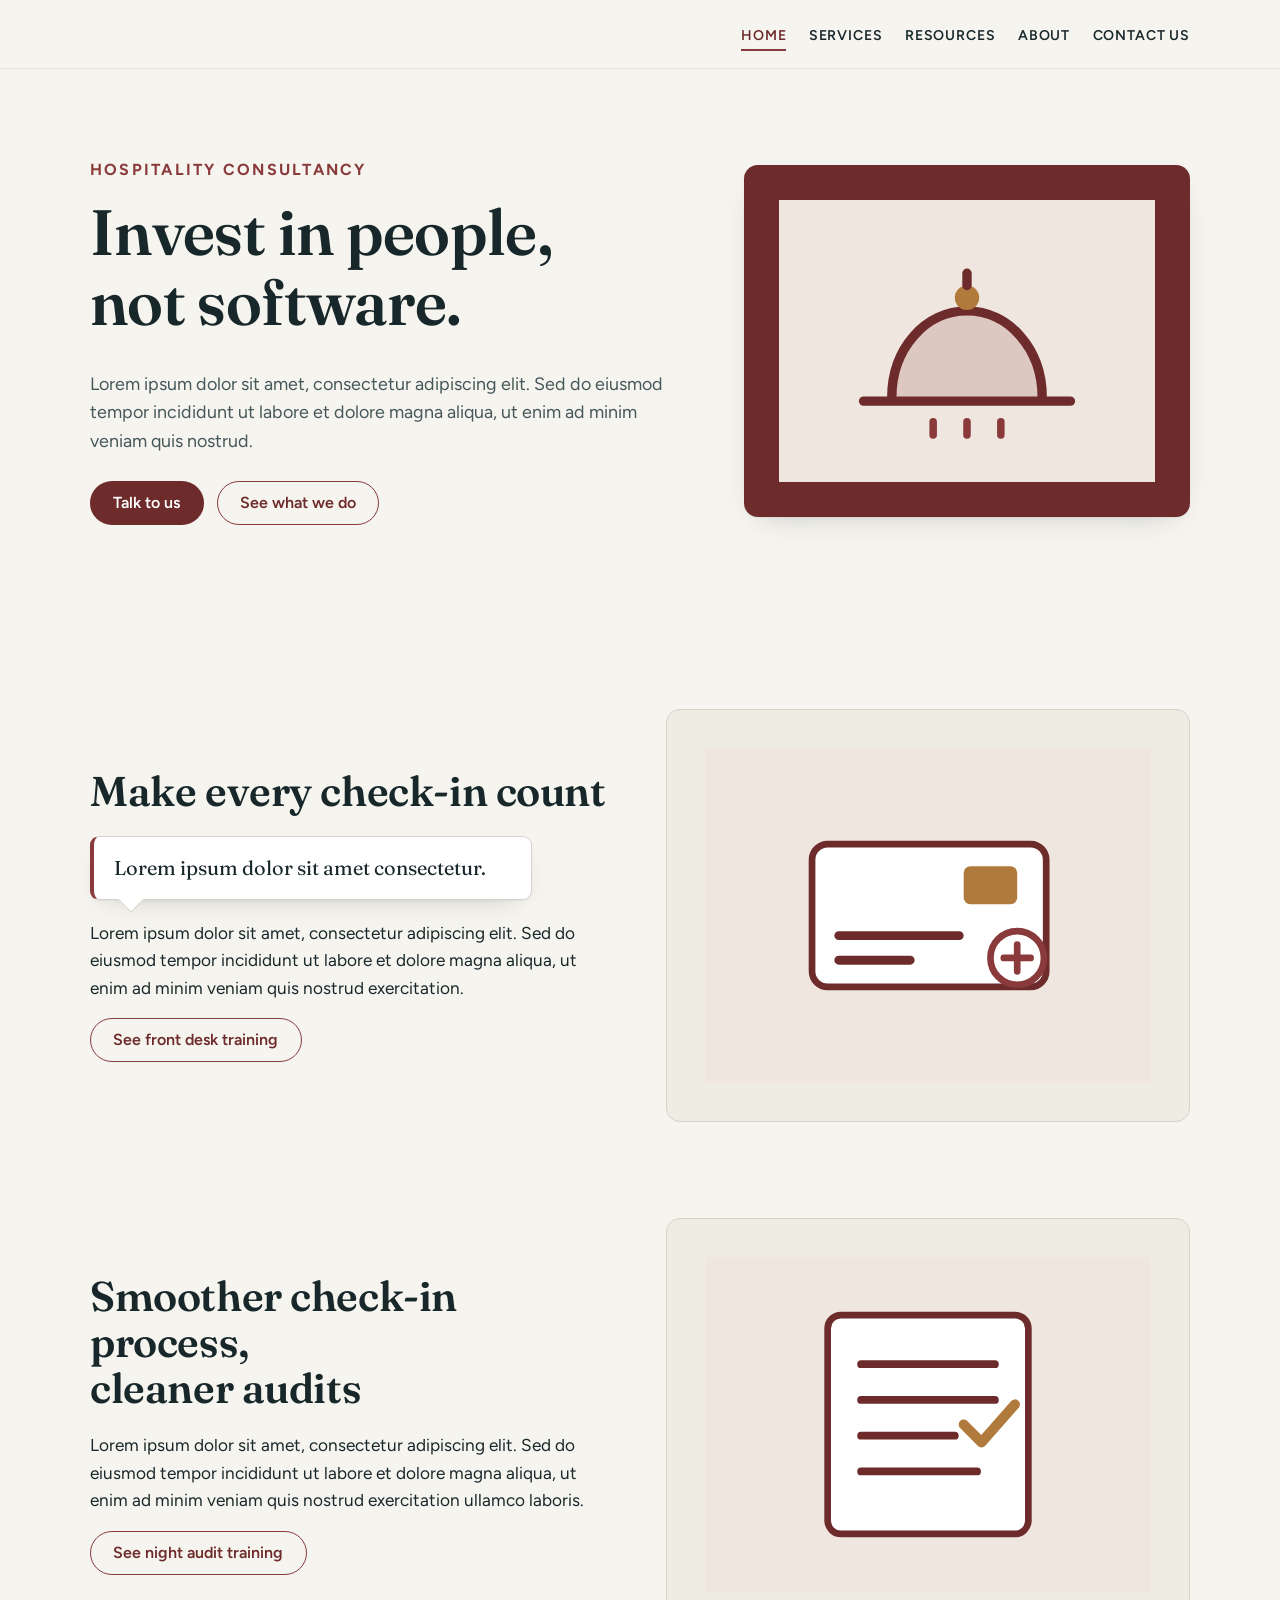
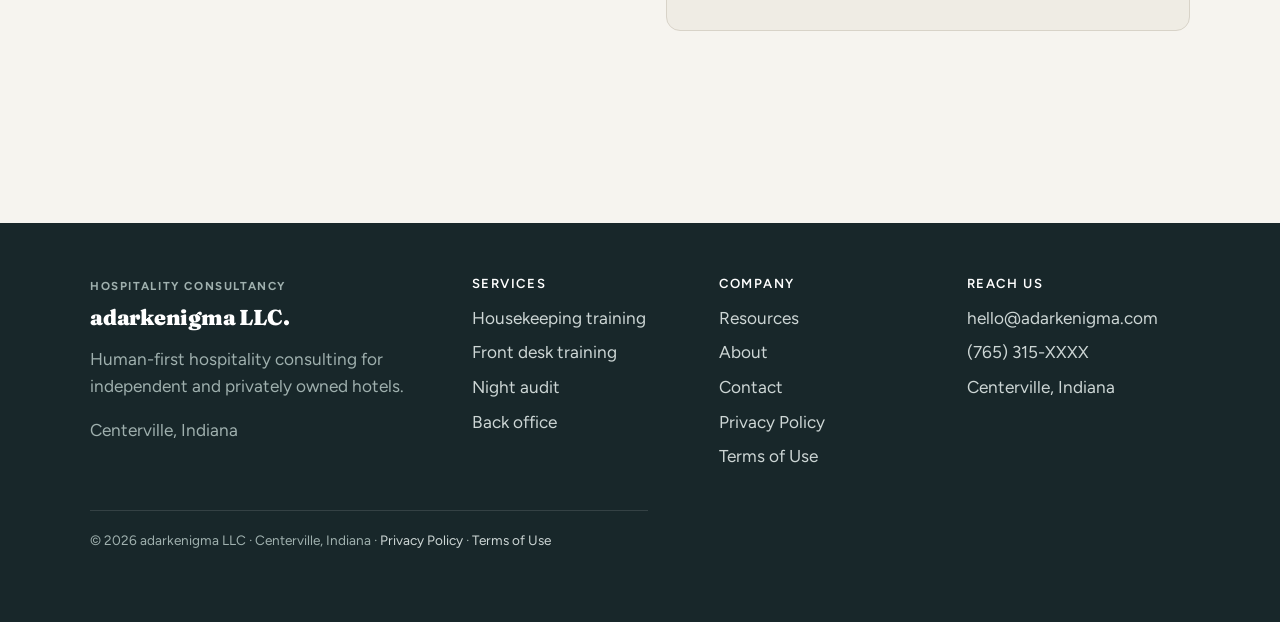
==== commit b9b04ee5: "M5 changes v3" ====
--- a/index.html
+++ b/index.html
@@ -27,9 +27,8 @@
           <li><a href="services.html">Services</a></li>
           <li><a href="resources.html">Resources</a></li>
           <li><a href="about.html">About</a></li>
-          <li><a href="contact.html">Contact</a></li>
+          <li><a href="contact.html">Contact us</a></li>
         </ul>
-        <a class="btn btn--solid nav__cta" href="contact.html">Talk to us</a>
       </nav>
     </div>
   </header>
@@ -119,7 +118,7 @@
           <h2>Reach us</h2>
           <ul>
             <li><a href="mailto:hello@adarkenigma.com">hello@adarkenigma.com</a></li>
-            <li>(765) 555-0100</li>
+            <li>(765) 315-XXXX</li>
             <li>Centerville, Indiana</li>
           </ul>
         </div>
--- a/styles.css
+++ b/styles.css
@@ -53,7 +53,7 @@
   overflow: hidden; clip: rect(0 0 0 0); white-space: nowrap; border: 0;
 }
 .eyebrow {
-  font-family: var(--body); font-weight: 700; font-size: .78rem;
+  font-family: var(--body); font-weight: 700; font-size: 1rem;
   letter-spacing: .14em; text-transform: uppercase; color: var(--teal);
   margin: 0 0 .9rem;
 }
@@ -101,28 +101,12 @@
 .brand__mark { color: var(--teal); }
 .site-nav { display: flex; align-items: center; gap: 1.5rem; }
 .site-nav ul { display: flex; align-items: center; gap: 1.4rem; list-style: none; margin: 0; padding: 0; }
-.site-nav a { color: var(--ink); text-decoration: none; font-weight: 500; padding: .35rem 0; position: relative; }
+.site-nav a { color: var(--ink); text-decoration: none; font-weight: 600; font-size: .88rem; letter-spacing: .06em; text-transform: uppercase; padding: .35rem 0; position: relative; }
 .site-nav a:hover { color: var(--teal-deep); }
 .site-nav a[aria-current="page"] { color: var(--teal-deep); }
 .site-nav a[aria-current="page"]::after {
   content: ""; position: absolute; left: 0; right: 0; bottom: -2px; height: 2px; background: var(--teal);
 }
-/* nav "Talk to us": accent text link, no pill, slightly larger so it stands out */
-.site-nav .nav__cta {
-  background: transparent;
-  border: none;
-  border-radius: 0;
-  padding: .35rem 0;
-  color: var(--teal-deep);
-  font-size: 1.15rem;
-  font-weight: 700;
-}
-.site-nav .nav__cta:hover {
-  background: transparent;
-  color: var(--teal-deep);
-  text-decoration: underline;
-}
-
 .nav-toggle {
   display: none; align-items: center; justify-content: center;
   width: 44px; height: 44px; background: transparent; border: 1.5px solid var(--line);
@@ -244,6 +228,11 @@
 .field input:focus, .field textarea:focus { border-color: var(--teal); outline: none; box-shadow: 0 0 0 3px rgba(15,110,110,.18); }
 .req { color: var(--brass-text); }
 .reach { background: var(--white); border: 1px solid var(--line); border-radius: var(--radius); padding: 1.4rem; }
+.reach__title {
+  font-family: var(--body); font-weight: 700; font-size: .95rem;
+  letter-spacing: .12em; text-transform: uppercase; color: var(--ink);
+  margin: 0 0 .4rem;
+}
 .reach dt { font-weight: 700; margin-top: .8rem; }
 .reach dd { margin: 0; color: var(--ink-soft); }
 
@@ -279,7 +268,6 @@
   .site-nav li { border-bottom: 1px solid var(--line-soft); }
   .site-nav a { display: block; padding: .85rem .25rem; }
   .site-nav a[aria-current="page"]::after { display: none; }
-  .nav__cta { margin-top: .9rem; justify-content: center; }
 
   .hero__grid, .feature__grid, .service__grid, .contact__grid, .footer__grid { grid-template-columns: 1fr; }
   .feature--reverse .feature__media { order: 0; }
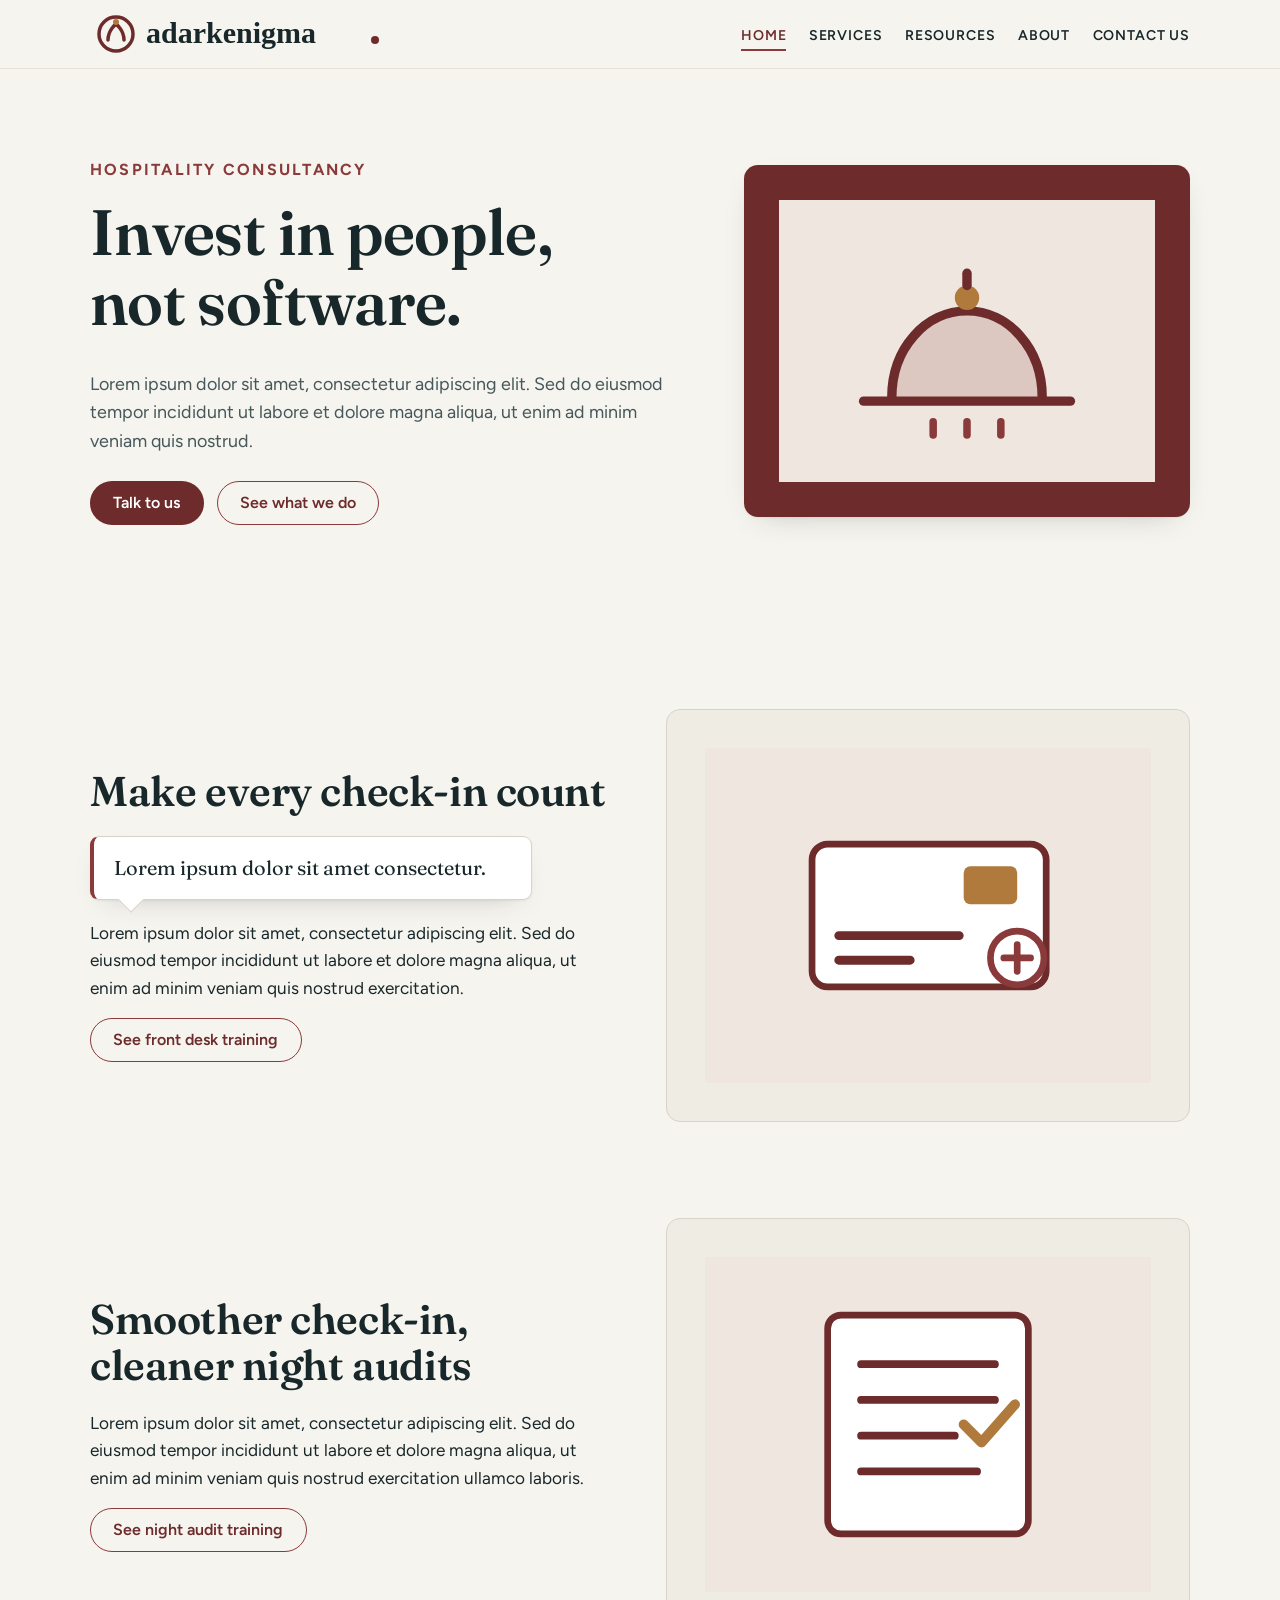
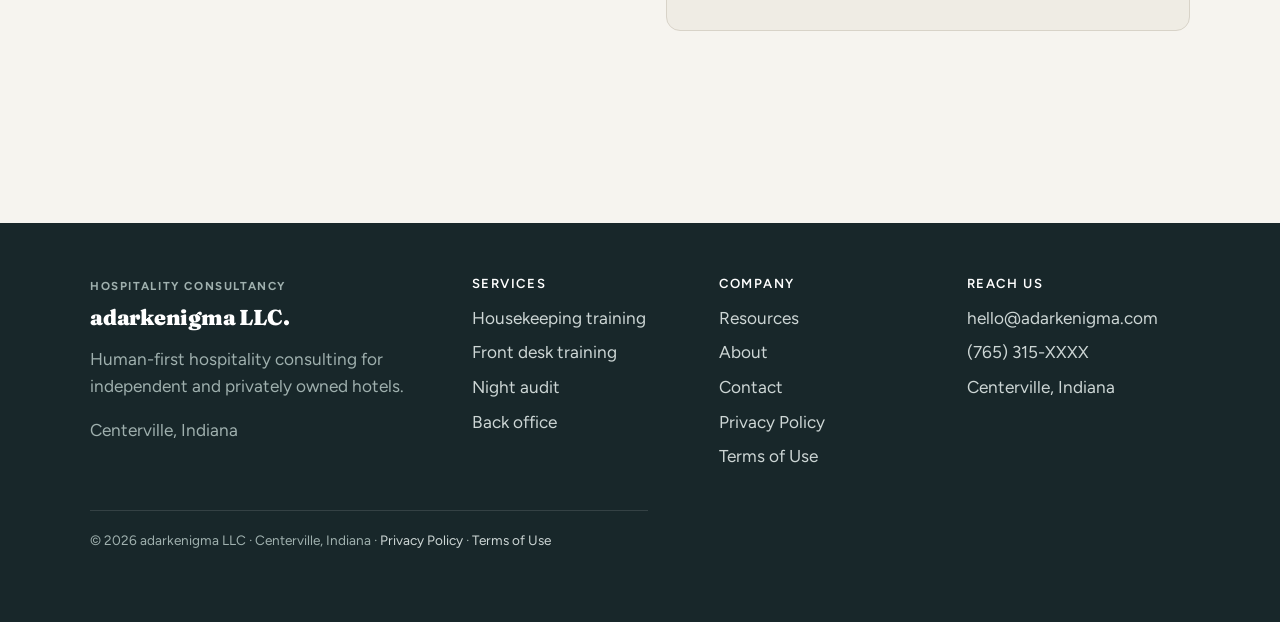
==== commit 6c945926: "Before M8" ====
--- a/index.html
+++ b/index.html
@@ -74,7 +74,7 @@
     <section class="section" aria-labelledby="f2-h" style="padding-top:0;">
       <div class="container feature__grid">
         <div>
-          <h2 id="f2-h">Smoother check-in process,<br>cleaner audits</h2>
+          <h2 id="f2-h">Smoother check-in,<br>cleaner night audits</h2>
           <p>Lorem ipsum dolor sit amet, consectetur adipiscing elit. Sed do eiusmod tempor incididunt ut labore et dolore magna aliqua, ut enim ad minim veniam quis nostrud exercitation ullamco laboris.</p>
           <a class="btn btn--ghost" href="services.html#night-audit">See night audit training</a>
         </div>
--- a/styles.css
+++ b/styles.css
@@ -99,6 +99,7 @@
   color: var(--ink); text-decoration: none; letter-spacing: -0.01em;
 }
 .brand__mark { color: var(--teal); }
+.brand__logo { height: 56px; width: auto; max-width: 100%; }
 .site-nav { display: flex; align-items: center; gap: 1.5rem; }
 .site-nav ul { display: flex; align-items: center; gap: 1.4rem; list-style: none; margin: 0; padding: 0; }
 .site-nav a { color: var(--ink); text-decoration: none; font-weight: 600; font-size: .88rem; letter-spacing: .06em; text-transform: uppercase; padding: .35rem 0; position: relative; }
@@ -129,6 +130,7 @@
   color: #eaf3f1;
 }
 .art-card svg { width: 100%; height: auto; }
+.art-card--image img { width: 100%; height: auto; }
 
 /* ---------- alternating feature blocks ---------- */
 .feature__grid { display: grid; grid-template-columns: 1fr 1fr; gap: clamp(1.5rem, 4vw, 3.5rem); align-items: center; }
@@ -203,6 +205,11 @@
 .data-table tbody th { font-weight: 600; color: var(--ink); }
 .data-table tbody tr:last-child th, .data-table tbody tr:last-child td { border-bottom: 0; }
 .table-note { display: block; font-weight: 400; font-size: .85rem; color: var(--ink-soft); }
+
+/* ---------- link list ---------- */
+.link-list { list-style: none; margin: 1rem 0 0; padding: 0; }
+.link-list li { margin-bottom: .55rem; }
+.link-list a { font-weight: 600; }
 
 /* ---------- service bands ---------- */
 .service { scroll-margin-top: 90px; border-top: 1px solid var(--line); padding-block: clamp(1.6rem, 1rem + 2vw, 2.4rem); }
@@ -227,6 +234,20 @@
 }
 .field input:focus, .field textarea:focus { border-color: var(--teal); outline: none; box-shadow: 0 0 0 3px rgba(15,110,110,.18); }
 .req { color: var(--brass-text); }
+
+/* form validation feedback */
+.field input.is-invalid, .field textarea.is-invalid { border-color: #a12c2c; }
+.field-error {
+  display: block; margin-top: .35rem;
+  font-size: .88rem; font-weight: 600; color: #8c2020;
+}
+.field-error:empty { display: none; }
+.form-success {
+  background: #eef4ec; border: 1.5px solid #4a7a4a; border-left-width: 5px;
+  border-radius: var(--radius-sm); padding: .9rem 1.1rem; margin: 0 0 1.2rem;
+  color: #24451f; font-weight: 600;
+}
+.form-success[hidden] { display: none; }
 .reach { background: var(--white); border: 1px solid var(--line); border-radius: var(--radius); padding: 1.4rem; }
 .reach__title {
   font-family: var(--body); font-weight: 700; font-size: .95rem;
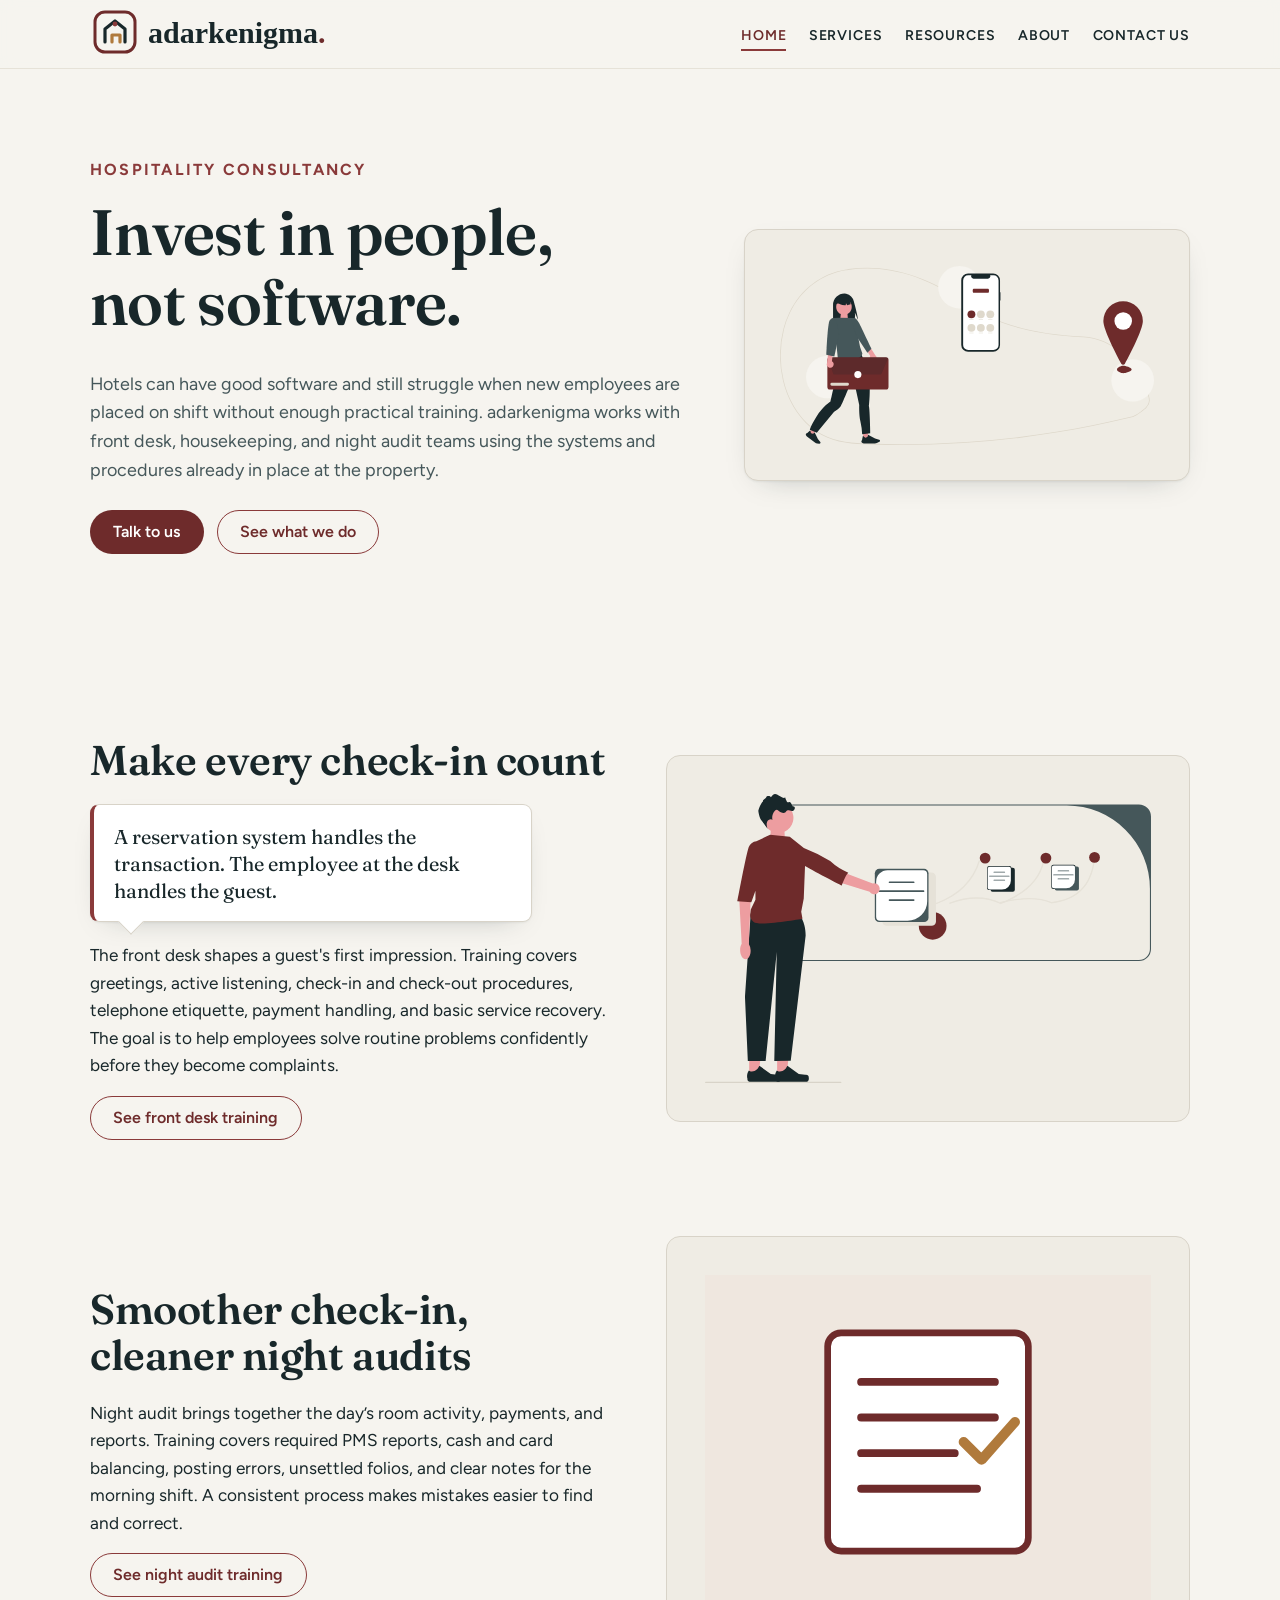
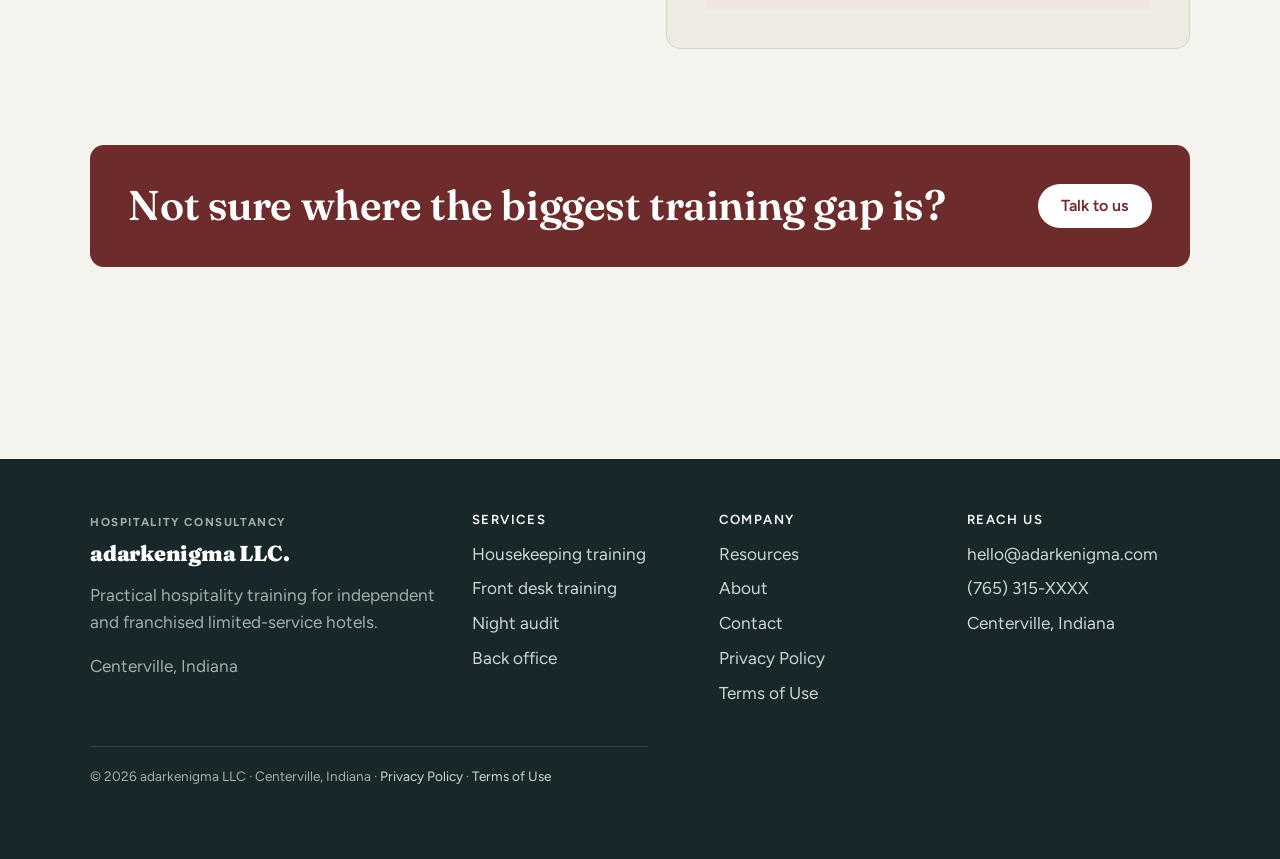
==== commit d7cb5072: "M8 submission" ====
--- a/index.html
+++ b/index.html
@@ -3,8 +3,8 @@
 <head>
   <meta charset="UTF-8">
   <meta name="viewport" content="width=device-width, initial-scale=1.0">
-  <title>adarkenigma LLC — Human-first hospitality consulting</title>
-  <meta name="description" content="adarkenigma LLC trains the front-desk, housekeeping, and night-audit teams independent hotels run on. People-first consulting, no software to buy.">
+  <title>adarkenigma LLC | Hotel staff training in Indiana</title>
+  <meta name="description" content="adarkenigma LLC trains front desk, housekeeping, and night audit teams for independent and franchised hotels in Indiana. People-first consulting, no software to buy.">
   <link rel="preconnect" href="https://fonts.googleapis.com">
   <link rel="preconnect" href="https://fonts.gstatic.com" crossorigin>
   <link href="https://fonts.googleapis.com/css2?family=Fraunces:opsz,wght@9..144,400;9..144,600;9..144,900&family=Figtree:wght@400;500;600;700&display=swap" rel="stylesheet">
@@ -35,13 +35,12 @@
 
   <main id="main">
 
-    <!-- 1. HERO -->
     <section class="hero" aria-labelledby="hero-h">
       <div class="container hero__grid">
         <div>
           <p class="eyebrow">Hospitality consultancy</p>
           <h1 id="hero-h">Invest in people,<br>not software.</h1>
-          <p class="lead">Lorem ipsum dolor sit amet, consectetur adipiscing elit. Sed do eiusmod tempor incididunt ut labore et dolore magna aliqua, ut enim ad minim veniam quis nostrud.</p>
+          <p class="lead">Hotels can have good software and still struggle when new employees are placed on shift without enough practical training. adarkenigma works with front desk, housekeeping, and night audit teams using the systems and procedures already in place at the property.</p>
           <div class="hero__actions">
             <a class="btn btn--solid" href="contact.html">Talk to us</a>
             <a class="btn btn--ghost" href="services.html">See what we do</a>
@@ -49,13 +48,12 @@
         </div>
         <div class="hero__art">
           <div class="art-card art-card--image">
-            <img src="hospitality-concierge-bell.svg" alt="Illustration of a hotel concierge bell">
+            <img src="training-coaching-staff.svg" alt="Illustration of a trainer coaching a hotel employee beside a whiteboard">
           </div>
         </div>
       </div>
     </section>
 
-    <!-- 2. FEATURE: word-bubble hook -->
     <section class="section" aria-labelledby="f1-h">
       <div class="container feature__grid feature--reverse">
         <div class="feature__media">
@@ -63,23 +61,33 @@
         </div>
         <div>
           <h2 id="f1-h">Make every check-in count</h2>
-          <blockquote class="note-bubble">Lorem ipsum dolor sit amet consectetur.</blockquote>
-          <p>Lorem ipsum dolor sit amet, consectetur adipiscing elit. Sed do eiusmod tempor incididunt ut labore et dolore magna aliqua, ut enim ad minim veniam quis nostrud exercitation.</p>
+          <blockquote class="note-bubble">A reservation system handles the transaction. The employee at the desk handles the guest.</blockquote>
+          <p>The front desk shapes a guest's first impression. Training covers greetings, active listening, check-in and check-out procedures, telephone etiquette, payment handling, and basic service recovery. The goal is to help employees solve routine problems confidently before they become complaints.</p>
           <a class="btn btn--ghost" href="services.html#front-desk">See front desk training</a>
         </div>
       </div>
     </section>
 
-    <!-- 3. FEATURE: audits -->
-    <section class="section" aria-labelledby="f2-h" style="padding-top:0;">
+    <section class="section section--compact-top" aria-labelledby="f2-h">
       <div class="container feature__grid">
         <div>
           <h2 id="f2-h">Smoother check-in,<br>cleaner night audits</h2>
-          <p>Lorem ipsum dolor sit amet, consectetur adipiscing elit. Sed do eiusmod tempor incididunt ut labore et dolore magna aliqua, ut enim ad minim veniam quis nostrud exercitation ullamco laboris.</p>
+          <p>Night audit brings together the day&rsquo;s room activity, payments, and reports. Training covers required PMS reports, cash and card balancing, posting errors, unsettled folios, and clear notes for the morning shift. A consistent process makes mistakes easier to find and correct.</p>
           <a class="btn btn--ghost" href="services.html#night-audit">See night audit training</a>
         </div>
         <div class="feature__media">
           <img src="night-audit-ledger.svg" alt="Illustration of a night-audit ledger with a completed checkmark">
+        </div>
+      </div>
+    </section>
+
+    <section class="section section--compact-top">
+      <div class="container">
+        <div class="cta-band">
+          <div class="cta-band__inner">
+            <h2>Not sure where the biggest training gap is?</h2>
+            <a class="btn btn--light" href="contact.html">Talk to us</a>
+          </div>
         </div>
       </div>
     </section>
@@ -92,16 +100,16 @@
         <div class="footer__brand">
           <p class="footer__kicker">Hospitality consultancy</p>
           <a class="brand" href="index.html">adarkenigma LLC<span aria-hidden="true">.</span></a>
-          <p style="margin-top:.6rem;color:#9fb0ae;max-width:32ch;">Human-first hospitality consulting for independent and privately owned hotels.</p>
-          <p style="margin-top:.4rem;color:#9fb0ae;">Centerville, Indiana</p>
+          <p class="footer__summary">Practical hospitality training for independent and franchised limited-service hotels.</p>
+          <p class="footer__location">Centerville, Indiana</p>
         </div>
         <nav aria-label="Services">
           <h2>Services</h2>
           <ul>
-            <li><a href="services.html">Housekeeping training</a></li>
-            <li><a href="services.html">Front desk training</a></li>
-            <li><a href="services.html">Night audit</a></li>
-            <li><a href="services.html">Back office</a></li>
+            <li><a href="services.html#housekeeping">Housekeeping training</a></li>
+            <li><a href="services.html#front-desk">Front desk training</a></li>
+            <li><a href="services.html#night-audit">Night audit</a></li>
+            <li><a href="services.html#back-office">Back office</a></li>
           </ul>
         </nav>
         <nav aria-label="Company">
@@ -123,7 +131,7 @@
           </ul>
         </div>
       </div>
-      <p class="footer__bottom">© 2026 adarkenigma LLC · Centerville, Indiana · <a href="privacy.html">Privacy Policy</a> · <a href="terms.html">Terms of Use</a></p>
+      <p class="footer__bottom">&copy; 2026 adarkenigma LLC &middot; Centerville, Indiana &middot; <a href="privacy.html">Privacy Policy</a> &middot; <a href="terms.html">Terms of Use</a></p>
     </div>
   </footer>
 
--- a/styles.css
+++ b/styles.css
@@ -1,6 +1,6 @@
 /* ============================================================
-   adarkenigma LLC — site styles
-   Palette: warm paper + pine teal + muted brass (hospitality, calm)
+   adarkenigma LLC - site styles
+   Palette: warm paper + oxblood + muted brass
    Type: Fraunces (display) + Figtree (body)
    ============================================================ */
 
@@ -58,6 +58,11 @@
   margin: 0 0 .9rem;
 }
 .section { padding-block: clamp(3rem, 2rem + 5vw, 6rem); }
+.section--compact-top { padding-top: 0; }
+.container--narrow { max-width: 780px; }
+.heading-space-md { margin-top: 2rem; }
+.heading-space-lg { margin-top: 2.5rem; }
+.action-row { margin-top: 1.5rem; }
 .lead { font-size: 1.12rem; color: var(--ink-soft); }
 
 /* ---------- skip link ---------- */
@@ -130,6 +135,10 @@
   color: #eaf3f1;
 }
 .art-card svg { width: 100%; height: auto; }
+.art-card--image {
+  background: var(--paper-2); border: 1px solid var(--line);
+  display: grid; place-items: center;
+}
 .art-card--image img { width: 100%; height: auto; }
 
 /* ---------- alternating feature blocks ---------- */
@@ -142,15 +151,6 @@
 }
 .feature__media svg { width: min(260px, 80%); height: auto; color: var(--teal); }
 
-/* image placeholder frames (temporary, weeks 3–4) */
-.img-placeholder-text {
-  font-family: var(--body); font-weight: 600; color: var(--ink-soft);
-  text-align: center; margin: 0; font-size: .95rem; line-height: 1.4;
-}
-.art-card--placeholder { display: grid; place-items: center; min-height: 200px; border: 2px dashed rgba(234,243,241,.55); }
-.art-card--placeholder .img-placeholder-text { color: #eaf3f1; }
-.feature__media--placeholder { border-style: dashed; }
-
 /* the word-bubble signature element */
 .note-bubble {
   position: relative; background: var(--white); border: 1px solid var(--line);
@@ -166,26 +166,8 @@
   transform: rotate(45deg);
 }
 
-/* ---------- stats ---------- */
-.stats { display: grid; grid-template-columns: repeat(4, 1fr); gap: 1rem; margin-top: 1.5rem; }
-.stat {
-  background: var(--white); border: 1px solid var(--line); border-radius: var(--radius-sm);
-  padding: 1.25rem 1.1rem;
-}
-.stat__num { font-family: var(--display); font-weight: 900; font-size: 2.1rem; color: var(--teal-deep); line-height: 1; }
-.stat__label { display: block; margin-top: .5rem; color: var(--ink-soft); font-size: .95rem; }
-
-/* ---------- chart ---------- */
-.chart-panel {
-  background: var(--paper-2); border: 1px solid var(--line); border-radius: var(--radius);
-  padding: clamp(1.2rem, 3vw, 2rem); margin-top: 1.5rem;
-}
-.chart { display: flex; align-items: flex-end; gap: clamp(.6rem, 2vw, 1.4rem); height: 200px; margin-top: 1rem; }
-.chart__col { flex: 1; display: flex; flex-direction: column; align-items: center; gap: .5rem; height: 100%; justify-content: flex-end; }
-.chart__bar { width: 100%; max-width: 56px; background: var(--teal); border-radius: 6px 6px 0 0; }
-.chart__bar--accent { background: var(--brass); }
-.chart__tick { font-size: .8rem; color: var(--ink-soft); }
 .note-small { font-size: .85rem; color: var(--ink-soft); margin-top: .9rem; }
+.note-small--flush { margin-top: 0; }
 
 /* ---------- data table ---------- */
 .table-wrap {
@@ -210,6 +192,47 @@
 .link-list { list-style: none; margin: 1rem 0 0; padding: 0; }
 .link-list li { margin-bottom: .55rem; }
 .link-list a { font-weight: 600; }
+
+
+/* ---------- focus cards (replaces the old invented percentages) ---------- */
+.focus-grid { display: grid; grid-template-columns: repeat(4, 1fr); gap: 1rem; margin-top: 1.5rem; }
+.focus {
+  background: var(--white); border: 1px solid var(--line); border-radius: var(--radius-sm);
+  padding: 1.25rem 1.1rem;
+}
+.focus__title { font-family: var(--display); font-size: 1.1rem; color: var(--teal-deep); margin: 0 0 .45rem; line-height: 1.2; }
+.focus__text { color: var(--ink-soft); font-size: .95rem; margin: 0; }
+
+/* ---------- numbered process steps ---------- */
+.steps { margin: 1.2rem 0 0; padding-left: 1.3rem; }
+.steps li { margin-bottom: 1rem; padding-left: .25rem; }
+.steps li::marker { color: var(--teal); font-weight: 700; }
+.steps strong { color: var(--ink); }
+
+/* ---------- glossary ---------- */
+.glossary {
+  margin: 1.4rem 0 0; padding: 0;
+  display: grid; grid-template-columns: minmax(190px, 16rem) 1fr; gap: 0;
+  border-top: 1px solid var(--line);
+}
+.glossary dt {
+  font-weight: 700; color: var(--teal-deep);
+  padding: .85rem 1rem .85rem 0; border-bottom: 1px solid var(--line-soft);
+}
+.glossary dd {
+  margin: 0; color: var(--ink-soft);
+  padding: .85rem 0; border-bottom: 1px solid var(--line-soft);
+}
+
+/* ---------- text + illustration split ---------- */
+.illus-split { display: grid; grid-template-columns: 1.35fr .65fr; gap: clamp(1.5rem, 4vw, 3rem); align-items: center; }
+.illus {
+  background: var(--paper-2); border: 1px solid var(--line);
+  border-radius: var(--radius); padding: clamp(1.2rem, 3vw, 2rem);
+  display: grid; place-items: center;
+}
+.illus img { width: 100%; height: auto; }
+.reach__art { width: 100%; height: auto; margin-top: 1.4rem; }
 
 /* ---------- service bands ---------- */
 .service { scroll-margin-top: 90px; border-top: 1px solid var(--line); padding-block: clamp(1.6rem, 1rem + 2vw, 2.4rem); }
@@ -225,18 +248,22 @@
 
 /* ---------- contact ---------- */
 .contact__grid { display: grid; grid-template-columns: 1.4fr 1fr; gap: clamp(1.5rem, 4vw, 3rem); align-items: start; }
+.contact__grid--spaced { margin-top: 2rem; }
 .field { margin-bottom: 1.1rem; }
 .field label { display: block; font-weight: 600; margin-bottom: .35rem; }
 .field .hint { font-size: .85rem; color: var(--ink-soft); margin: .3rem 0 0; }
-.field input, .field textarea {
+.field input, .field textarea, .field select {
   width: 100%; font: inherit; color: var(--ink); background: var(--white);
   border: 1.5px solid var(--line); border-radius: var(--radius-sm); padding: .7rem .85rem;
 }
-.field input:focus, .field textarea:focus { border-color: var(--teal); outline: none; box-shadow: 0 0 0 3px rgba(15,110,110,.18); }
+.field select { appearance: none; background-image: none; cursor: pointer; }
+.field input:focus, .field textarea:focus, .field select:focus {
+  border-color: var(--teal); outline: none; box-shadow: 0 0 0 3px rgba(110,43,43,.18);
+}
 .req { color: var(--brass-text); }
 
 /* form validation feedback */
-.field input.is-invalid, .field textarea.is-invalid { border-color: #a12c2c; }
+.field input.is-invalid, .field textarea.is-invalid, .field select.is-invalid { border-color: #a12c2c; }
 .field-error {
   display: block; margin-top: .35rem;
   font-size: .88rem; font-weight: 600; color: #8c2020;
@@ -266,6 +293,8 @@
 .site-footer .container { padding-block: clamp(2.2rem, 1.5rem + 3vw, 3.4rem); }
 .footer__grid { display: grid; grid-template-columns: 1.6fr 1fr 1fr 1fr; gap: 1.5rem; }
 .footer__brand .brand { color: #fff; }
+.footer__summary { margin-top: .6rem; color: #9fb0ae; max-width: 32ch; }
+.footer__location { margin-top: .4rem; color: #9fb0ae; }
 .site-footer h2 { color: #fff; font-family: var(--body); font-size: .82rem; letter-spacing: .12em; text-transform: uppercase; margin-bottom: .8rem; }
 .site-footer ul { list-style: none; margin: 0; padding: 0; }
 .site-footer li { margin-bottom: .45rem; }
@@ -274,7 +303,7 @@
 .footer__bottom { border-top: 1px solid rgba(255,255,255,.12); margin-top: 2rem; padding-top: 1.2rem; font-size: .85rem; color: #9fb0ae; }
 
 /* ============================================================
-   Responsive — mobile first collapse
+   Responsive - mobile first collapse
    ============================================================ */
 @media (max-width: 860px) {
   .nav-toggle { display: inline-flex; }
@@ -290,14 +319,18 @@
   .site-nav a { display: block; padding: .85rem .25rem; }
   .site-nav a[aria-current="page"]::after { display: none; }
 
-  .hero__grid, .feature__grid, .service__grid, .contact__grid, .footer__grid { grid-template-columns: 1fr; }
+  .hero__grid, .feature__grid, .service__grid, .contact__grid, .footer__grid,
+  .illus-split { grid-template-columns: 1fr; }
+  .glossary { grid-template-columns: 1fr; }
+  .glossary dt { padding-bottom: .2rem; border-bottom: 0; }
+  .glossary dd { padding-top: 0; }
+  .focus-grid { grid-template-columns: repeat(2, 1fr); }
   .feature--reverse .feature__media { order: 0; }
   .hero__art { order: -1; }
-  .stats { grid-template-columns: repeat(2, 1fr); }
   .footer__grid { grid-template-columns: 1fr 1fr; }
 }
 @media (max-width: 480px) {
-  .stats { grid-template-columns: 1fr; }
+  .focus-grid { grid-template-columns: 1fr; }
   .footer__grid { grid-template-columns: 1fr; }
 }
 
